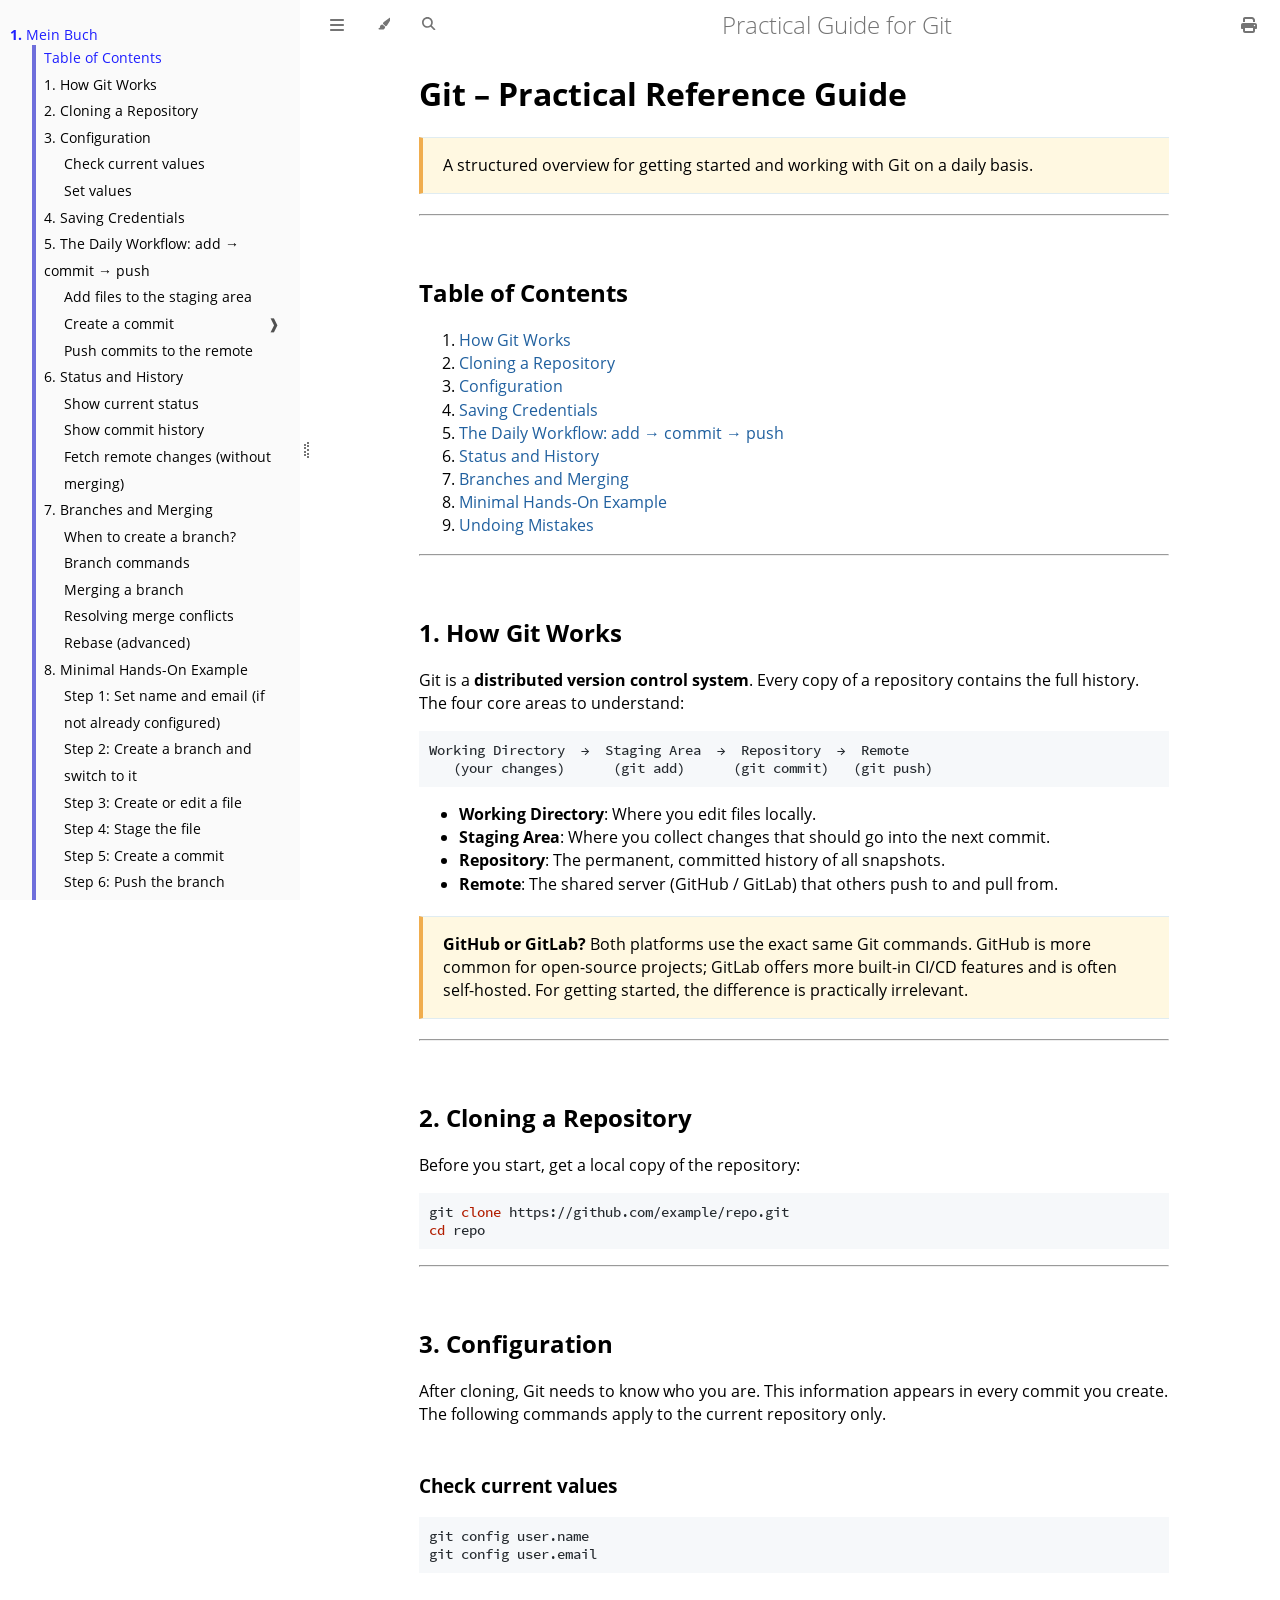
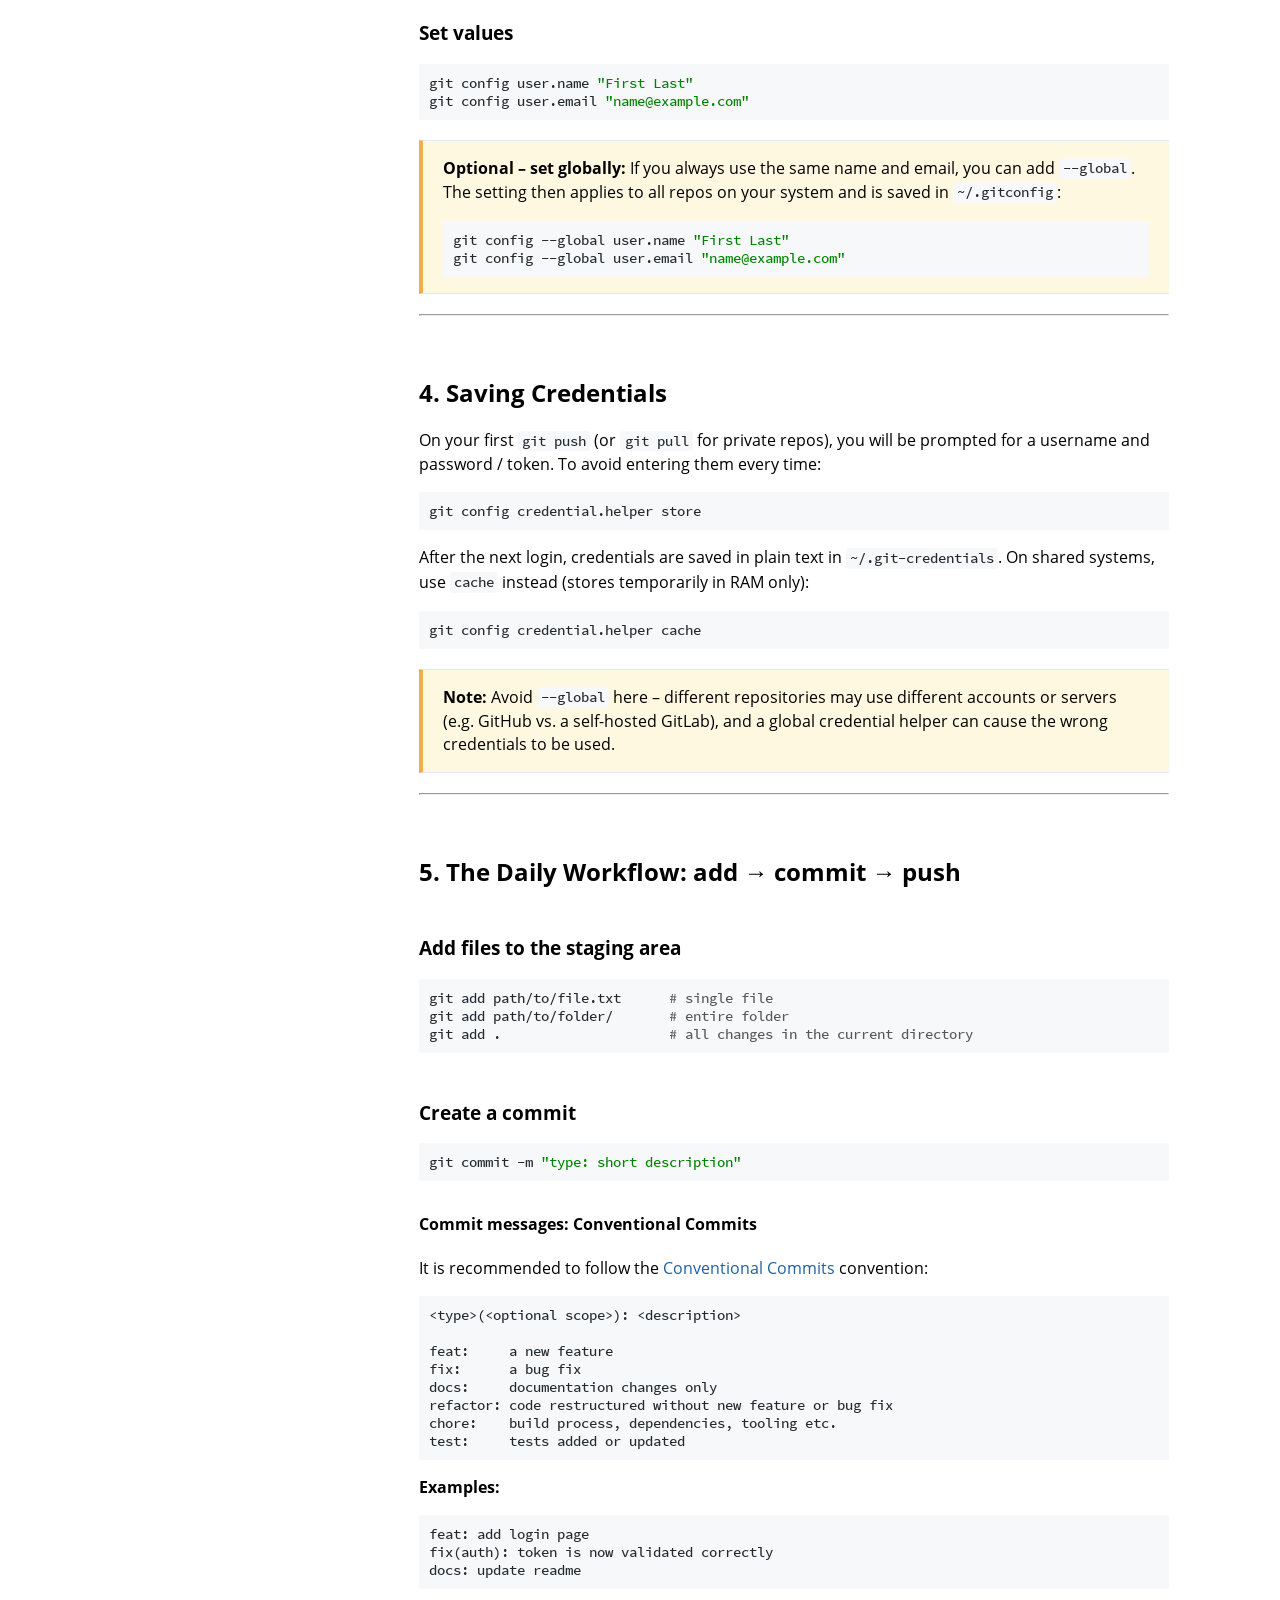
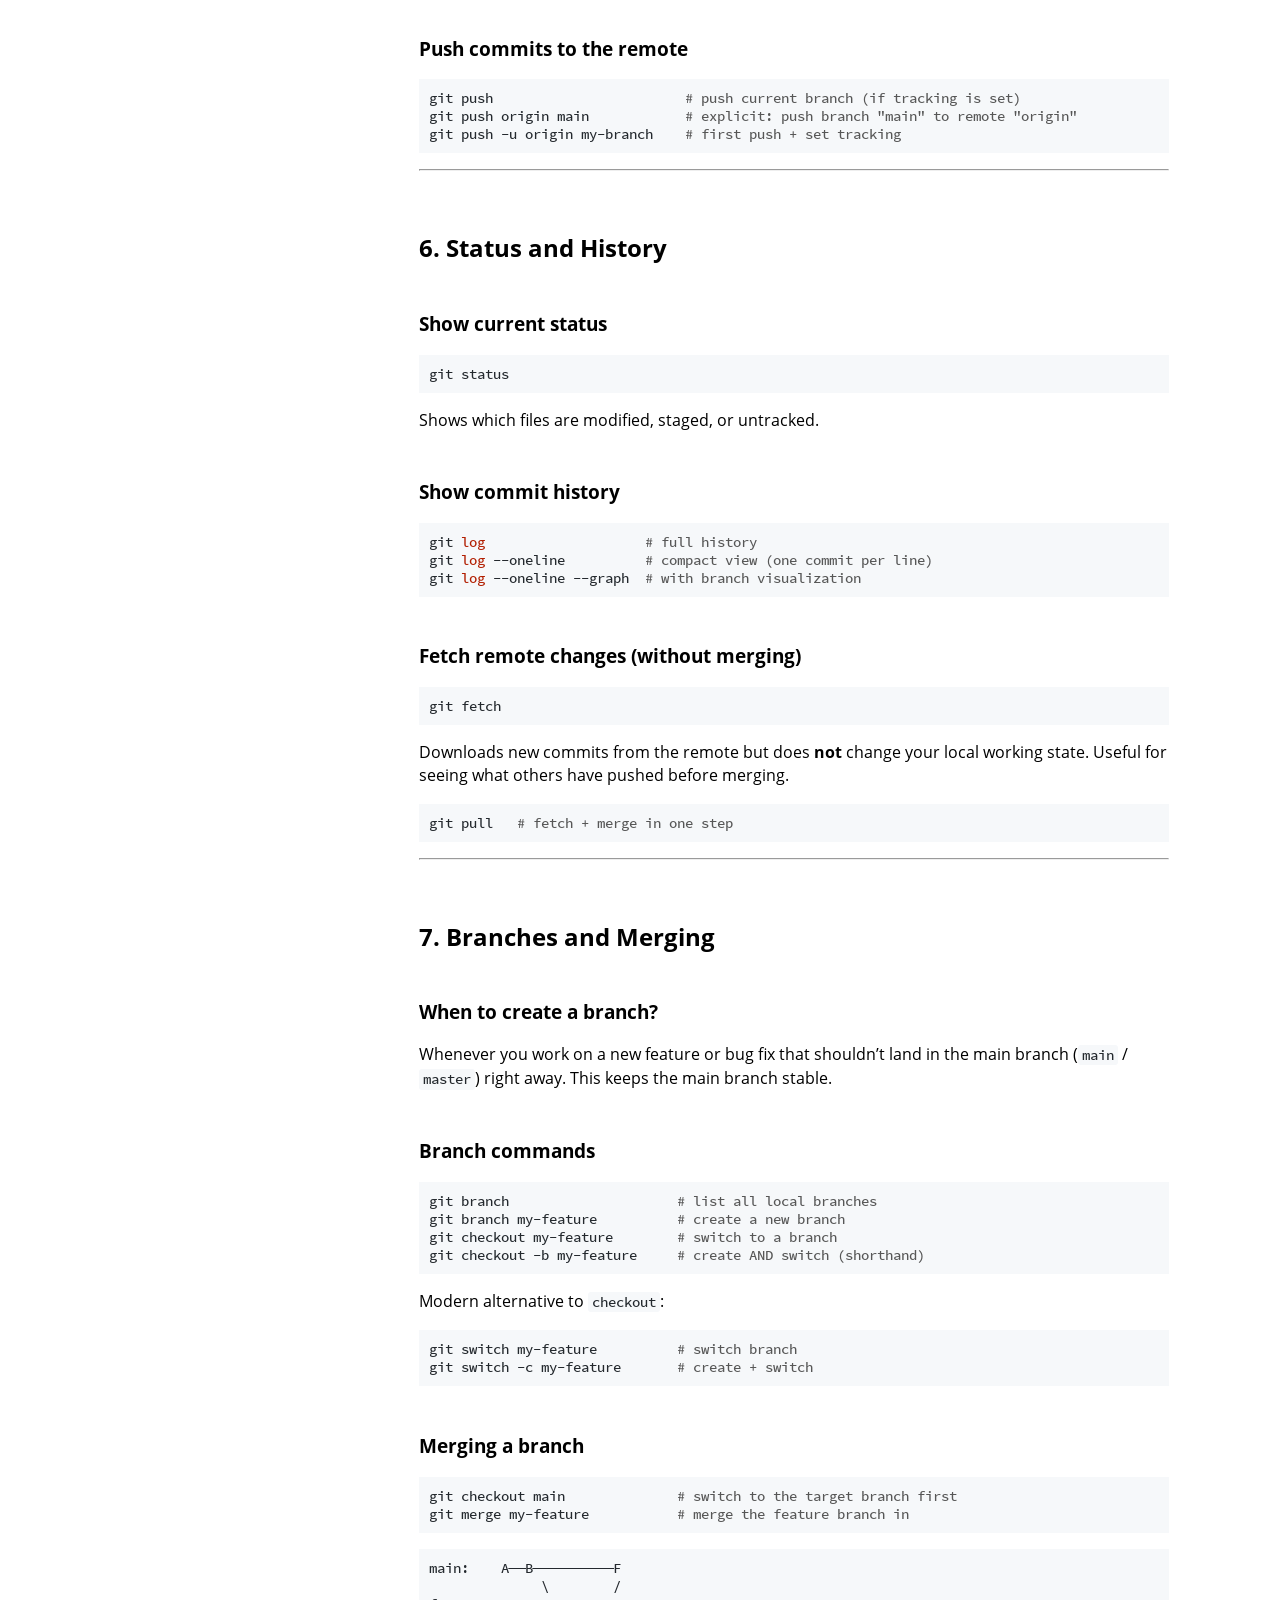
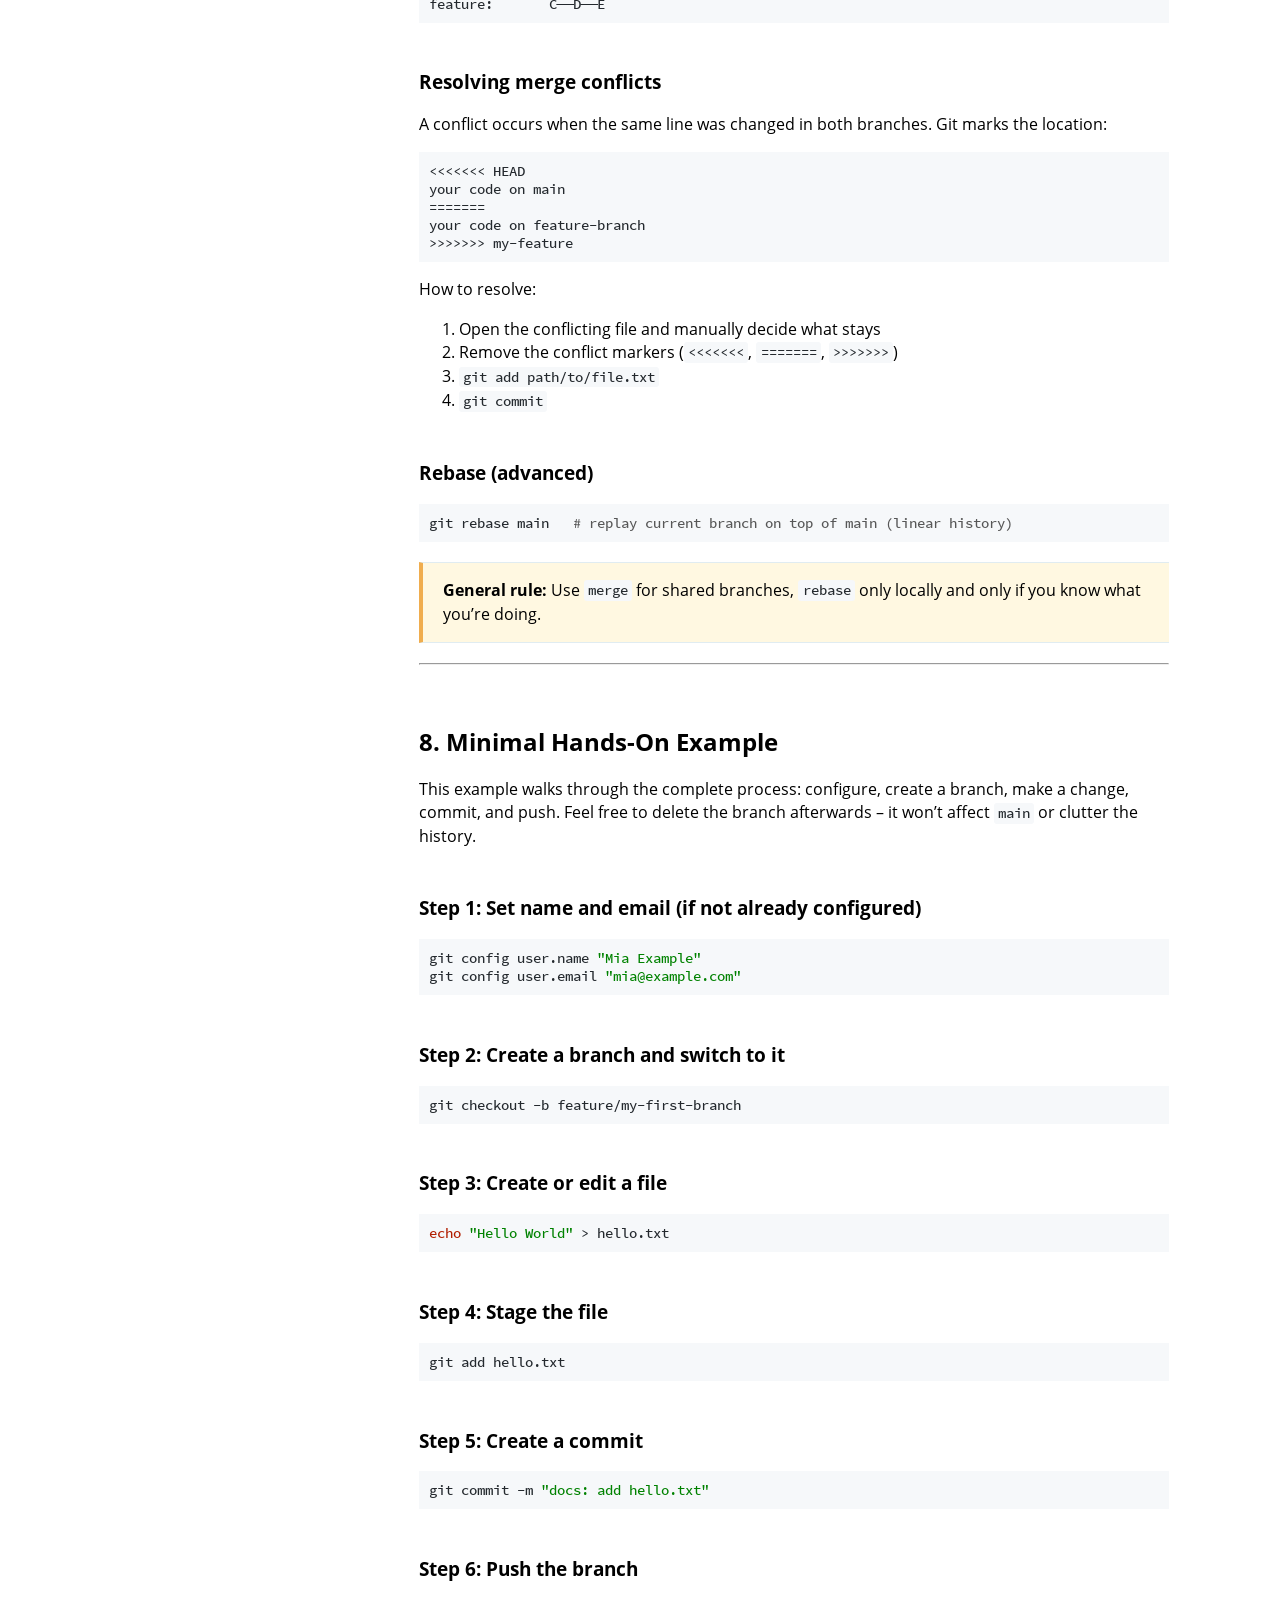
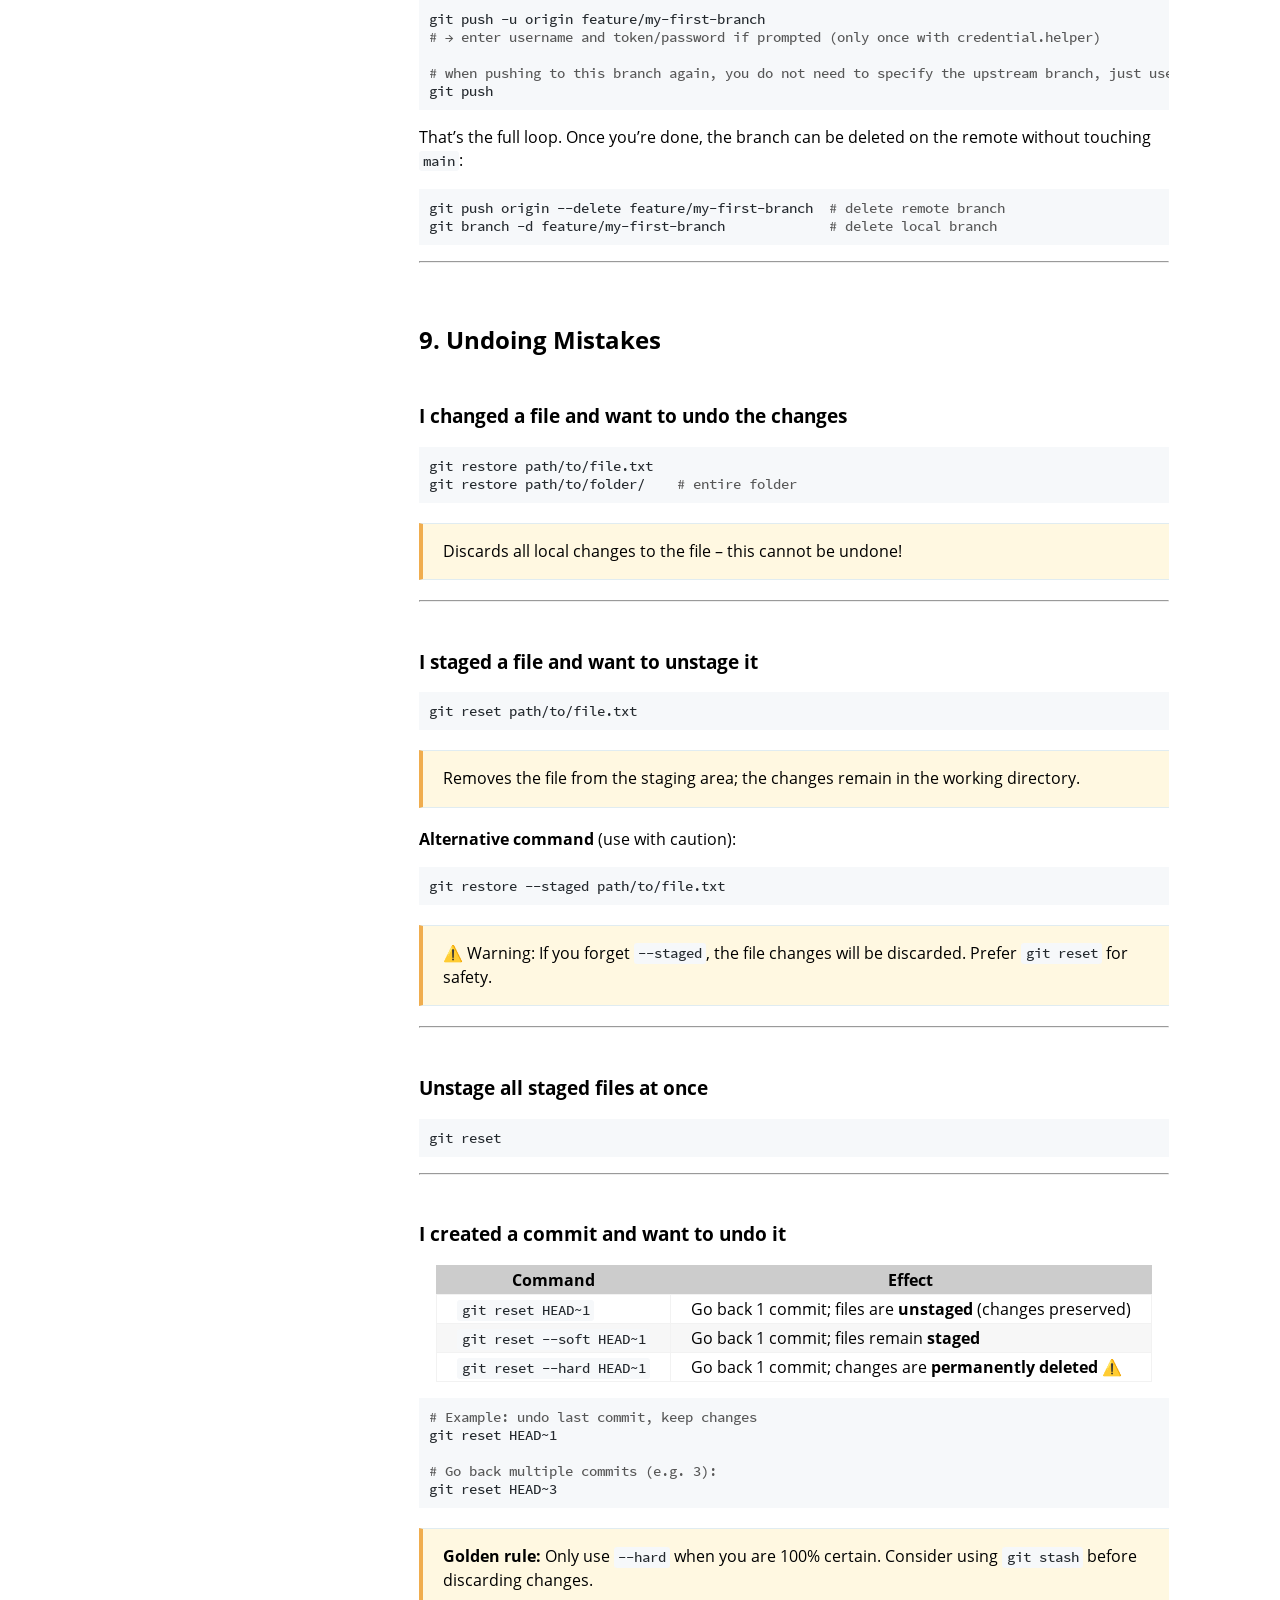
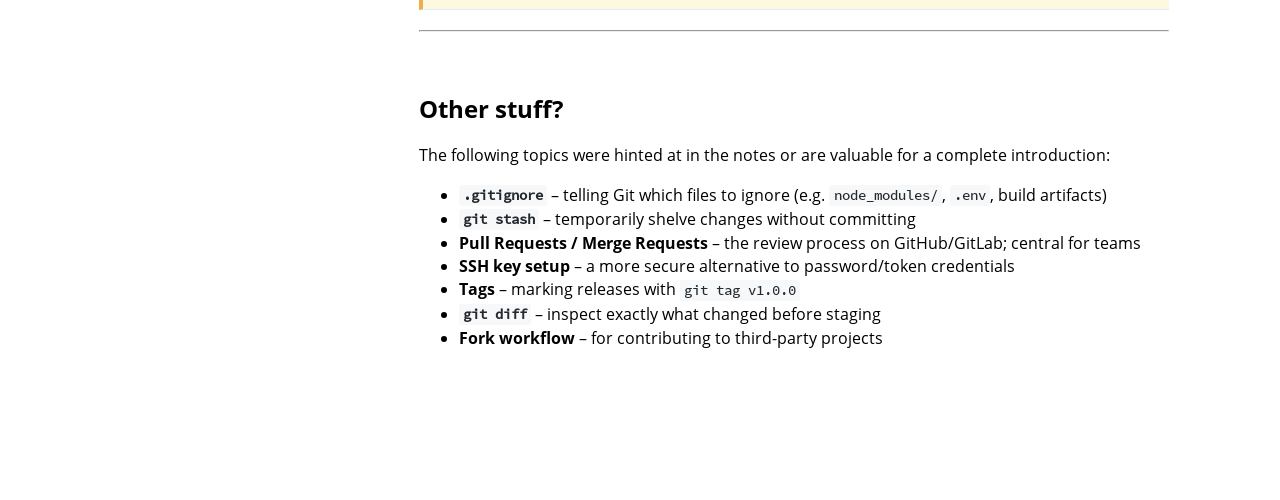
==== git-reference/book/index.html @ c21dcc67 "initial commit" ====
<!DOCTYPE HTML>
<html lang="en" class="light sidebar-visible" dir="ltr">
    <head>
        <!-- Book generated using mdBook -->
        <meta charset="UTF-8">
        <title>Mein Buch - Practical Guide for Git</title>


        <!-- Custom HTML head -->

        <meta name="description" content="">
        <meta name="viewport" content="width=device-width, initial-scale=1">
        <meta name="theme-color" content="#ffffff">

        <link rel="icon" href="favicon-de23e50b.svg">
        <link rel="shortcut icon" href="favicon-8114d1fc.png">
        <link rel="stylesheet" href="css/variables-8adf115d.css">
        <link rel="stylesheet" href="css/general-2459343d.css">
        <link rel="stylesheet" href="css/chrome-ae938929.css">
        <link rel="stylesheet" href="css/print-9e4910d8.css" media="print">

        <!-- Fonts -->
        <link rel="stylesheet" href="fonts/fonts-9644e21d.css">

        <!-- Highlight.js Stylesheets -->
        <link rel="stylesheet" id="mdbook-highlight-css" href="highlight-493f70e1.css">
        <link rel="stylesheet" id="mdbook-tomorrow-night-css" href="tomorrow-night-4c0ae647.css">
        <link rel="stylesheet" id="mdbook-ayu-highlight-css" href="ayu-highlight-3fdfc3ac.css">

        <!-- Custom theme stylesheets -->
        <link rel="stylesheet" href="src/custom-693425b3.css">


        <!-- Provide site root and default themes to javascript -->
        <script>
            const path_to_root = "";
            const default_light_theme = "light";
            const default_dark_theme = "navy";
            window.path_to_searchindex_js = "searchindex-5b8fedbf.js";
        </script>
        <!-- Start loading toc.js asap -->
        <script src="toc-c7a260e2.js"></script>
    </head>
    <body>
    <div id="mdbook-help-container">
        <div id="mdbook-help-popup">
            <h2 class="mdbook-help-title">Keyboard shortcuts</h2>
            <div>
                <p>Press <kbd>←</kbd> or <kbd>→</kbd> to navigate between chapters</p>
                <p>Press <kbd>S</kbd> or <kbd>/</kbd> to search in the book</p>
                <p>Press <kbd>?</kbd> to show this help</p>
                <p>Press <kbd>Esc</kbd> to hide this help</p>
            </div>
        </div>
    </div>
    <div id="mdbook-body-container">
        <!-- Work around some values being stored in localStorage wrapped in quotes -->
        <script>
            try {
                let theme = localStorage.getItem('mdbook-theme');
                let sidebar = localStorage.getItem('mdbook-sidebar');

                if (theme.startsWith('"') && theme.endsWith('"')) {
                    localStorage.setItem('mdbook-theme', theme.slice(1, theme.length - 1));
                }

                if (sidebar.startsWith('"') && sidebar.endsWith('"')) {
                    localStorage.setItem('mdbook-sidebar', sidebar.slice(1, sidebar.length - 1));
                }
            } catch (e) { }
        </script>

        <!-- Set the theme before any content is loaded, prevents flash -->
        <script>
            const default_theme = window.matchMedia("(prefers-color-scheme: dark)").matches ? default_dark_theme : default_light_theme;
            let theme;
            try { theme = localStorage.getItem('mdbook-theme'); } catch(e) { }
            if (theme === null || theme === undefined) { theme = default_theme; }
            const html = document.documentElement;
            html.classList.remove('light')
            html.classList.add(theme);
            html.classList.add("js");
        </script>

        <input type="checkbox" id="mdbook-sidebar-toggle-anchor" class="hidden">

        <!-- Hide / unhide sidebar before it is displayed -->
        <script>
            let sidebar = null;
            const sidebar_toggle = document.getElementById("mdbook-sidebar-toggle-anchor");
            if (document.body.clientWidth >= 1080) {
                try { sidebar = localStorage.getItem('mdbook-sidebar'); } catch(e) { }
                sidebar = sidebar || 'visible';
            } else {
                sidebar = 'hidden';
                sidebar_toggle.checked = false;
            }
            if (sidebar === 'visible') {
                sidebar_toggle.checked = true;
            } else {
                html.classList.remove('sidebar-visible');
            }
        </script>

        <nav id="mdbook-sidebar" class="sidebar" aria-label="Table of contents">
            <!-- populated by js -->
            <mdbook-sidebar-scrollbox class="sidebar-scrollbox"></mdbook-sidebar-scrollbox>
            <noscript>
                <iframe class="sidebar-iframe-outer" src="toc.html"></iframe>
            </noscript>
            <div id="mdbook-sidebar-resize-handle" class="sidebar-resize-handle">
                <div class="sidebar-resize-indicator"></div>
            </div>
        </nav>

        <div id="mdbook-page-wrapper" class="page-wrapper">

            <div class="page">
                <div id="mdbook-menu-bar-hover-placeholder"></div>
                <div id="mdbook-menu-bar" class="menu-bar sticky">
                    <div class="left-buttons">
                        <label id="mdbook-sidebar-toggle" class="icon-button" for="mdbook-sidebar-toggle-anchor" title="Toggle Table of Contents" aria-label="Toggle Table of Contents" aria-controls="mdbook-sidebar">
                            <span class=fa-svg><svg xmlns="http://www.w3.org/2000/svg" viewBox="0 0 448 512"><!--! Font Awesome Free 6.2.0 by @fontawesome - https://fontawesome.com License - https://fontawesome.com/license/free (Icons: CC BY 4.0, Fonts: SIL OFL 1.1, Code: MIT License) Copyright 2022 Fonticons, Inc. --><path d="M0 96C0 78.3 14.3 64 32 64H416c17.7 0 32 14.3 32 32s-14.3 32-32 32H32C14.3 128 0 113.7 0 96zM0 256c0-17.7 14.3-32 32-32H416c17.7 0 32 14.3 32 32s-14.3 32-32 32H32c-17.7 0-32-14.3-32-32zM448 416c0 17.7-14.3 32-32 32H32c-17.7 0-32-14.3-32-32s14.3-32 32-32H416c17.7 0 32 14.3 32 32z"/></svg></span>
                        </label>
                        <button id="mdbook-theme-toggle" class="icon-button" type="button" title="Change theme" aria-label="Change theme" aria-haspopup="true" aria-expanded="false" aria-controls="mdbook-theme-list">
                            <span class=fa-svg><svg xmlns="http://www.w3.org/2000/svg" viewBox="0 0 576 512"><!--! Font Awesome Free 6.2.0 by @fontawesome - https://fontawesome.com License - https://fontawesome.com/license/free (Icons: CC BY 4.0, Fonts: SIL OFL 1.1, Code: MIT License) Copyright 2022 Fonticons, Inc. --><path d="M371.3 367.1c27.3-3.9 51.9-19.4 67.2-42.9L600.2 74.1c12.6-19.5 9.4-45.3-7.6-61.2S549.7-4.4 531.1 9.6L294.4 187.2c-24 18-38.2 46.1-38.4 76.1L371.3 367.1zm-19.6 25.4l-116-104.4C175.9 290.3 128 339.6 128 400c0 3.9 .2 7.8 .6 11.6c1.8 17.5-10.2 36.4-27.8 36.4H96c-17.7 0-32 14.3-32 32s14.3 32 32 32H240c61.9 0 112-50.1 112-112c0-2.5-.1-5-.2-7.5z"/></svg></span>
                        </button>
                        <ul id="mdbook-theme-list" class="theme-popup" aria-label="Themes" role="menu">
                            <li role="none"><button role="menuitem" class="theme" id="mdbook-theme-default_theme">Auto</button></li>
                            <li role="none"><button role="menuitem" class="theme" id="mdbook-theme-light">Light</button></li>
                            <li role="none"><button role="menuitem" class="theme" id="mdbook-theme-rust">Rust</button></li>
                            <li role="none"><button role="menuitem" class="theme" id="mdbook-theme-coal">Coal</button></li>
                            <li role="none"><button role="menuitem" class="theme" id="mdbook-theme-navy">Navy</button></li>
                            <li role="none"><button role="menuitem" class="theme" id="mdbook-theme-ayu">Ayu</button></li>
                        </ul>
                        <button id="mdbook-search-toggle" class="icon-button" type="button" title="Search (`/`)" aria-label="Toggle Searchbar" aria-expanded="false" aria-keyshortcuts="/ s" aria-controls="mdbook-searchbar">
                            <span class=fa-svg><svg xmlns="http://www.w3.org/2000/svg" viewBox="0 0 512 512"><!--! Font Awesome Free 6.2.0 by @fontawesome - https://fontawesome.com License - https://fontawesome.com/license/free (Icons: CC BY 4.0, Fonts: SIL OFL 1.1, Code: MIT License) Copyright 2022 Fonticons, Inc. --><path d="M416 208c0 45.9-14.9 88.3-40 122.7L502.6 457.4c12.5 12.5 12.5 32.8 0 45.3s-32.8 12.5-45.3 0L330.7 376c-34.4 25.2-76.8 40-122.7 40C93.1 416 0 322.9 0 208S93.1 0 208 0S416 93.1 416 208zM208 352c79.5 0 144-64.5 144-144s-64.5-144-144-144S64 128.5 64 208s64.5 144 144 144z"/></svg></span>
                        </button>
                    </div>

                    <h1 class="menu-title">Practical Guide for Git</h1>

                    <div class="right-buttons">
                        <a href="print.html" title="Print this book" aria-label="Print this book">
                            <span class=fa-svg id="print-button"><svg xmlns="http://www.w3.org/2000/svg" viewBox="0 0 512 512"><!--! Font Awesome Free 6.2.0 by @fontawesome - https://fontawesome.com License - https://fontawesome.com/license/free (Icons: CC BY 4.0, Fonts: SIL OFL 1.1, Code: MIT License) Copyright 2022 Fonticons, Inc. --><path d="M128 0C92.7 0 64 28.7 64 64v96h64V64H354.7L384 93.3V160h64V93.3c0-17-6.7-33.3-18.7-45.3L400 18.7C388 6.7 371.7 0 354.7 0H128zM384 352v32 64H128V384 368 352H384zm64 32h32c17.7 0 32-14.3 32-32V256c0-35.3-28.7-64-64-64H64c-35.3 0-64 28.7-64 64v96c0 17.7 14.3 32 32 32H64v64c0 35.3 28.7 64 64 64H384c35.3 0 64-28.7 64-64V384zm-16-88c-13.3 0-24-10.7-24-24s10.7-24 24-24s24 10.7 24 24s-10.7 24-24 24z"/></svg></span>
                        </a>

                    </div>
                </div>

                <div id="mdbook-search-wrapper" class="hidden">
                    <form id="mdbook-searchbar-outer" class="searchbar-outer">
                        <div class="search-wrapper">
                            <input type="search" id="mdbook-searchbar" name="searchbar" placeholder="Search this book ..." aria-controls="mdbook-searchresults-outer" aria-describedby="searchresults-header">
                            <div class="spinner-wrapper">
                                <span class=fa-svg id="fa-spin"><svg xmlns="http://www.w3.org/2000/svg" viewBox="0 0 512 512"><!--! Font Awesome Free 6.2.0 by @fontawesome - https://fontawesome.com License - https://fontawesome.com/license/free (Icons: CC BY 4.0, Fonts: SIL OFL 1.1, Code: MIT License) Copyright 2022 Fonticons, Inc. --><path d="M304 48c0-26.5-21.5-48-48-48s-48 21.5-48 48s21.5 48 48 48s48-21.5 48-48zm0 416c0-26.5-21.5-48-48-48s-48 21.5-48 48s21.5 48 48 48s48-21.5 48-48zM48 304c26.5 0 48-21.5 48-48s-21.5-48-48-48s-48 21.5-48 48s21.5 48 48 48zm464-48c0-26.5-21.5-48-48-48s-48 21.5-48 48s21.5 48 48 48s48-21.5 48-48zM142.9 437c18.7-18.7 18.7-49.1 0-67.9s-49.1-18.7-67.9 0s-18.7 49.1 0 67.9s49.1 18.7 67.9 0zm0-294.2c18.7-18.7 18.7-49.1 0-67.9S93.7 56.2 75 75s-18.7 49.1 0 67.9s49.1 18.7 67.9 0zM369.1 437c18.7 18.7 49.1 18.7 67.9 0s18.7-49.1 0-67.9s-49.1-18.7-67.9 0s-18.7 49.1 0 67.9z"/></svg></span>
                            </div>
                        </div>
                    </form>
                    <div id="mdbook-searchresults-outer" class="searchresults-outer hidden">
                        <div id="mdbook-searchresults-header" class="searchresults-header"></div>
                        <ul id="mdbook-searchresults">
                        </ul>
                    </div>
                </div>

                <!-- Apply ARIA attributes after the sidebar and the sidebar toggle button are added to the DOM -->
                <script>
                    document.getElementById('mdbook-sidebar-toggle').setAttribute('aria-expanded', sidebar === 'visible');
                    document.getElementById('mdbook-sidebar').setAttribute('aria-hidden', sidebar !== 'visible');
                    Array.from(document.querySelectorAll('#mdbook-sidebar a')).forEach(function(link) {
                        link.setAttribute('tabIndex', sidebar === 'visible' ? 0 : -1);
                    });
                </script>

                <div id="mdbook-content" class="content">
                    <main>
                        <h1 id="git--practical-reference-guide"><a class="header" href="#git--practical-reference-guide">Git – Practical Reference Guide</a></h1>
<blockquote>
<p>A structured overview for getting started and working with Git on a daily basis.</p>
</blockquote>
<hr>
<h2 id="table-of-contents"><a class="header" href="#table-of-contents">Table of Contents</a></h2>
<ol>
<li><a href="#1-how-git-works">How Git Works</a></li>
<li><a href="#2-cloning-a-repository">Cloning a Repository</a></li>
<li><a href="#3-configuration">Configuration</a></li>
<li><a href="#4-saving-credentials">Saving Credentials</a></li>
<li><a href="#5-the-daily-workflow-add--commit--push">The Daily Workflow: add → commit → push</a></li>
<li><a href="#6-status-and-history">Status and History</a></li>
<li><a href="#7-branches-and-merging">Branches and Merging</a></li>
<li><a href="#8-minimal-hands-on-example">Minimal Hands-On Example</a></li>
<li><a href="#9-undoing-mistakes">Undoing Mistakes</a></li>
</ol>
<hr>
<h2 id="1-how-git-works"><a class="header" href="#1-how-git-works">1. How Git Works</a></h2>
<p>Git is a <strong>distributed version control system</strong>. Every copy of a repository contains the full history. The four core areas to understand:</p>
<pre><code>Working Directory  →  Staging Area  →  Repository  →  Remote
   (your changes)      (git add)      (git commit)   (git push)
</code></pre>
<ul>
<li><strong>Working Directory</strong>: Where you edit files locally.</li>
<li><strong>Staging Area</strong>: Where you collect changes that should go into the next commit.</li>
<li><strong>Repository</strong>: The permanent, committed history of all snapshots.</li>
<li><strong>Remote</strong>: The shared server (GitHub / GitLab) that others push to and pull from.</li>
</ul>
<blockquote>
<p><strong>GitHub or GitLab?</strong> Both platforms use the exact same Git commands. GitHub is more common for open-source projects; GitLab offers more built-in CI/CD features and is often self-hosted. For getting started, the difference is practically irrelevant.</p>
</blockquote>
<hr>
<h2 id="2-cloning-a-repository"><a class="header" href="#2-cloning-a-repository">2. Cloning a Repository</a></h2>
<p>Before you start, get a local copy of the repository:</p>
<pre><code class="language-bash">git clone https://github.com/example/repo.git
cd repo
</code></pre>
<hr>
<h2 id="3-configuration"><a class="header" href="#3-configuration">3. Configuration</a></h2>
<p>After cloning, Git needs to know who you are. This information appears in every commit you create. The following commands apply to the current repository only.</p>
<h3 id="check-current-values"><a class="header" href="#check-current-values">Check current values</a></h3>
<pre><code class="language-bash">git config user.name
git config user.email
</code></pre>
<h3 id="set-values"><a class="header" href="#set-values">Set values</a></h3>
<pre><code class="language-bash">git config user.name "First Last"
git config user.email "name@example.com"
</code></pre>
<blockquote>
<p><strong>Optional – set globally:</strong> If you always use the same name and email, you can add <code>--global</code>. The setting then applies to all repos on your system and is saved in <code>~/.gitconfig</code>:</p>
<pre><code class="language-bash">git config --global user.name "First Last"
git config --global user.email "name@example.com"
</code></pre>
</blockquote>
<hr>
<h2 id="4-saving-credentials"><a class="header" href="#4-saving-credentials">4. Saving Credentials</a></h2>
<p>On your first <code>git push</code> (or <code>git pull</code> for private repos), you will be prompted for a username and password / token. To avoid entering them every time:</p>
<pre><code class="language-bash">git config credential.helper store
</code></pre>
<p>After the next login, credentials are saved in plain text in <code>~/.git-credentials</code>. On shared systems, use <code>cache</code> instead (stores temporarily in RAM only):</p>
<pre><code class="language-bash">git config credential.helper cache
</code></pre>
<blockquote>
<p><strong>Note:</strong> Avoid <code>--global</code> here – different repositories may use different accounts or servers (e.g. GitHub vs. a self-hosted GitLab), and a global credential helper can cause the wrong credentials to be used.</p>
</blockquote>
<hr>
<h2 id="5-the-daily-workflow-add--commit--push"><a class="header" href="#5-the-daily-workflow-add--commit--push">5. The Daily Workflow: add → commit → push</a></h2>
<h3 id="add-files-to-the-staging-area"><a class="header" href="#add-files-to-the-staging-area">Add files to the staging area</a></h3>
<pre><code class="language-bash">git add path/to/file.txt      # single file
git add path/to/folder/       # entire folder
git add .                     # all changes in the current directory
</code></pre>
<h3 id="create-a-commit"><a class="header" href="#create-a-commit">Create a commit</a></h3>
<pre><code class="language-bash">git commit -m "type: short description"
</code></pre>
<h4 id="commit-messages-conventional-commits"><a class="header" href="#commit-messages-conventional-commits">Commit messages: Conventional Commits</a></h4>
<p>It is recommended to follow the <a href="https://www.conventionalcommits.org/en/v1.0.0/">Conventional Commits</a> convention:</p>
<pre><code>&lt;type&gt;(&lt;optional scope&gt;): &lt;description&gt;

feat:     a new feature
fix:      a bug fix
docs:     documentation changes only
refactor: code restructured without new feature or bug fix
chore:    build process, dependencies, tooling etc.
test:     tests added or updated
</code></pre>
<p><strong>Examples:</strong></p>
<pre><code>feat: add login page
fix(auth): token is now validated correctly
docs: update readme
</code></pre>
<h3 id="push-commits-to-the-remote"><a class="header" href="#push-commits-to-the-remote">Push commits to the remote</a></h3>
<pre><code class="language-bash">git push                        # push current branch (if tracking is set)
git push origin main            # explicit: push branch "main" to remote "origin"
git push -u origin my-branch    # first push + set tracking
</code></pre>
<hr>
<h2 id="6-status-and-history"><a class="header" href="#6-status-and-history">6. Status and History</a></h2>
<h3 id="show-current-status"><a class="header" href="#show-current-status">Show current status</a></h3>
<pre><code class="language-bash">git status
</code></pre>
<p>Shows which files are modified, staged, or untracked.</p>
<h3 id="show-commit-history"><a class="header" href="#show-commit-history">Show commit history</a></h3>
<pre><code class="language-bash">git log                    # full history
git log --oneline          # compact view (one commit per line)
git log --oneline --graph  # with branch visualization
</code></pre>
<h3 id="fetch-remote-changes-without-merging"><a class="header" href="#fetch-remote-changes-without-merging">Fetch remote changes (without merging)</a></h3>
<pre><code class="language-bash">git fetch
</code></pre>
<p>Downloads new commits from the remote but does <strong>not</strong> change your local working state. Useful for seeing what others have pushed before merging.</p>
<pre><code class="language-bash">git pull   # fetch + merge in one step
</code></pre>
<hr>
<h2 id="7-branches-and-merging"><a class="header" href="#7-branches-and-merging">7. Branches and Merging</a></h2>
<h3 id="when-to-create-a-branch"><a class="header" href="#when-to-create-a-branch">When to create a branch?</a></h3>
<p>Whenever you work on a new feature or bug fix that shouldn’t land in the main branch (<code>main</code> / <code>master</code>) right away. This keeps the main branch stable.</p>
<h3 id="branch-commands"><a class="header" href="#branch-commands">Branch commands</a></h3>
<pre><code class="language-bash">git branch                     # list all local branches
git branch my-feature          # create a new branch
git checkout my-feature        # switch to a branch
git checkout -b my-feature     # create AND switch (shorthand)
</code></pre>
<p>Modern alternative to <code>checkout</code>:</p>
<pre><code class="language-bash">git switch my-feature          # switch branch
git switch -c my-feature       # create + switch
</code></pre>
<h3 id="merging-a-branch"><a class="header" href="#merging-a-branch">Merging a branch</a></h3>
<pre><code class="language-bash">git checkout main              # switch to the target branch first
git merge my-feature           # merge the feature branch in
</code></pre>
<pre><code>main:    A──B──────────F
              \        /
feature:       C──D──E
</code></pre>
<h3 id="resolving-merge-conflicts"><a class="header" href="#resolving-merge-conflicts">Resolving merge conflicts</a></h3>
<p>A conflict occurs when the same line was changed in both branches. Git marks the location:</p>
<pre><code>&lt;&lt;&lt;&lt;&lt;&lt;&lt; HEAD
your code on main
=======
your code on feature-branch
&gt;&gt;&gt;&gt;&gt;&gt;&gt; my-feature
</code></pre>
<p>How to resolve:</p>
<ol>
<li>Open the conflicting file and manually decide what stays</li>
<li>Remove the conflict markers (<code>&lt;&lt;&lt;&lt;&lt;&lt;&lt;</code>, <code>=======</code>, <code>&gt;&gt;&gt;&gt;&gt;&gt;&gt;</code>)</li>
<li><code>git add path/to/file.txt</code></li>
<li><code>git commit</code></li>
</ol>
<h3 id="rebase-advanced"><a class="header" href="#rebase-advanced">Rebase (advanced)</a></h3>
<pre><code class="language-bash">git rebase main   # replay current branch on top of main (linear history)
</code></pre>
<blockquote>
<p><strong>General rule:</strong> Use <code>merge</code> for shared branches, <code>rebase</code> only locally and only if you know what you’re doing.</p>
</blockquote>
<hr>
<h2 id="8-minimal-hands-on-example"><a class="header" href="#8-minimal-hands-on-example">8. Minimal Hands-On Example</a></h2>
<p>This example walks through the complete process: configure, create a branch, make a change, commit, and push. Feel free to delete the branch afterwards – it won’t affect <code>main</code> or clutter the history.</p>
<h3 id="step-1-set-name-and-email-if-not-already-configured"><a class="header" href="#step-1-set-name-and-email-if-not-already-configured">Step 1: Set name and email (if not already configured)</a></h3>
<pre><code class="language-bash">git config user.name "Mia Example"
git config user.email "mia@example.com"
</code></pre>
<h3 id="step-2-create-a-branch-and-switch-to-it"><a class="header" href="#step-2-create-a-branch-and-switch-to-it">Step 2: Create a branch and switch to it</a></h3>
<pre><code class="language-bash">git checkout -b feature/my-first-branch
</code></pre>
<h3 id="step-3-create-or-edit-a-file"><a class="header" href="#step-3-create-or-edit-a-file">Step 3: Create or edit a file</a></h3>
<pre><code class="language-bash">echo "Hello World" &gt; hello.txt
</code></pre>
<h3 id="step-4-stage-the-file"><a class="header" href="#step-4-stage-the-file">Step 4: Stage the file</a></h3>
<pre><code class="language-bash">git add hello.txt
</code></pre>
<h3 id="step-5-create-a-commit"><a class="header" href="#step-5-create-a-commit">Step 5: Create a commit</a></h3>
<pre><code class="language-bash">git commit -m "docs: add hello.txt"
</code></pre>
<h3 id="step-6-push-the-branch"><a class="header" href="#step-6-push-the-branch">Step 6: Push the branch</a></h3>
<pre><code class="language-bash">git push -u origin feature/my-first-branch
# → enter username and token/password if prompted (only once with credential.helper)

# when pushing to this branch again, you do not need to specify the upstream branch, just use:
git push
</code></pre>
<p>That’s the full loop. Once you’re done, the branch can be deleted on the remote without touching <code>main</code>:</p>
<pre><code class="language-bash">git push origin --delete feature/my-first-branch  # delete remote branch
git branch -d feature/my-first-branch             # delete local branch
</code></pre>
<hr>
<h2 id="9-undoing-mistakes"><a class="header" href="#9-undoing-mistakes">9. Undoing Mistakes</a></h2>
<h3 id="i-changed-a-file-and-want-to-undo-the-changes"><a class="header" href="#i-changed-a-file-and-want-to-undo-the-changes">I changed a file and want to undo the changes</a></h3>
<pre><code class="language-bash">git restore path/to/file.txt
git restore path/to/folder/    # entire folder
</code></pre>
<blockquote>
<p>Discards all local changes to the file – this cannot be undone!</p>
</blockquote>
<hr>
<h3 id="i-staged-a-file-and-want-to-unstage-it"><a class="header" href="#i-staged-a-file-and-want-to-unstage-it">I staged a file and want to unstage it</a></h3>
<pre><code class="language-bash">git reset path/to/file.txt
</code></pre>
<blockquote>
<p>Removes the file from the staging area; the changes remain in the working directory.</p>
</blockquote>
<p><strong>Alternative command</strong> (use with caution):</p>
<pre><code class="language-bash">git restore --staged path/to/file.txt
</code></pre>
<blockquote>
<p>⚠️ Warning: If you forget <code>--staged</code>, the file changes will be discarded. Prefer <code>git reset</code> for safety.</p>
</blockquote>
<hr>
<h3 id="unstage-all-staged-files-at-once"><a class="header" href="#unstage-all-staged-files-at-once">Unstage all staged files at once</a></h3>
<pre><code class="language-bash">git reset
</code></pre>
<hr>
<h3 id="i-created-a-commit-and-want-to-undo-it"><a class="header" href="#i-created-a-commit-and-want-to-undo-it">I created a commit and want to undo it</a></h3>
<div class="table-wrapper">
<table>
<thead>
<tr><th>Command</th><th>Effect</th></tr>
</thead>
<tbody>
<tr><td><code>git reset HEAD~1</code></td><td>Go back 1 commit; files are <strong>unstaged</strong> (changes preserved)</td></tr>
<tr><td><code>git reset --soft HEAD~1</code></td><td>Go back 1 commit; files remain <strong>staged</strong></td></tr>
<tr><td><code>git reset --hard HEAD~1</code></td><td>Go back 1 commit; changes are <strong>permanently deleted</strong> ⚠️</td></tr>
</tbody>
</table>
</div>
<pre><code class="language-bash"># Example: undo last commit, keep changes
git reset HEAD~1

# Go back multiple commits (e.g. 3):
git reset HEAD~3
</code></pre>
<blockquote>
<p><strong>Golden rule:</strong> Only use <code>--hard</code> when you are 100% certain. Consider using <code>git stash</code> before discarding changes.</p>
</blockquote>
<hr>
<h2 id="other-stuff"><a class="header" href="#other-stuff">Other stuff?</a></h2>
<p>The following topics were hinted at in the notes or are valuable for a complete introduction:</p>
<ul>
<li><strong><code>.gitignore</code></strong> – telling Git which files to ignore (e.g. <code>node_modules/</code>, <code>.env</code>, build artifacts)</li>
<li><strong><code>git stash</code></strong> – temporarily shelve changes without committing</li>
<li><strong>Pull Requests / Merge Requests</strong> – the review process on GitHub/GitLab; central for teams</li>
<li><strong>SSH key setup</strong> – a more secure alternative to password/token credentials</li>
<li><strong>Tags</strong> – marking releases with <code>git tag v1.0.0</code></li>
<li><strong><code>git diff</code></strong> – inspect exactly what changed before staging</li>
<li><strong>Fork workflow</strong> – for contributing to third-party projects</li>
</ul>

                    </main>

                    <nav class="nav-wrapper" aria-label="Page navigation">
                        <!-- Mobile navigation buttons -->


                        <div style="clear: both"></div>
                    </nav>
                </div>
            </div>

            <nav class="nav-wide-wrapper" aria-label="Page navigation">

            </nav>

        </div>

        <template id=fa-eye><span class=fa-svg><svg xmlns="http://www.w3.org/2000/svg" viewBox="0 0 576 512"><!--! Font Awesome Free 6.2.0 by @fontawesome - https://fontawesome.com License - https://fontawesome.com/license/free (Icons: CC BY 4.0, Fonts: SIL OFL 1.1, Code: MIT License) Copyright 2022 Fonticons, Inc. --><path d="M288 32c-80.8 0-145.5 36.8-192.6 80.6C48.6 156 17.3 208 2.5 243.7c-3.3 7.9-3.3 16.7 0 24.6C17.3 304 48.6 356 95.4 399.4C142.5 443.2 207.2 480 288 480s145.5-36.8 192.6-80.6c46.8-43.5 78.1-95.4 93-131.1c3.3-7.9 3.3-16.7 0-24.6c-14.9-35.7-46.2-87.7-93-131.1C433.5 68.8 368.8 32 288 32zM432 256c0 79.5-64.5 144-144 144s-144-64.5-144-144s64.5-144 144-144s144 64.5 144 144zM288 192c0 35.3-28.7 64-64 64c-11.5 0-22.3-3-31.6-8.4c-.2 2.8-.4 5.5-.4 8.4c0 53 43 96 96 96s96-43 96-96s-43-96-96-96c-2.8 0-5.6 .1-8.4 .4c5.3 9.3 8.4 20.1 8.4 31.6z"/></svg></span></template>
        <template id=fa-eye-slash><span class=fa-svg><svg xmlns="http://www.w3.org/2000/svg" viewBox="0 0 640 512"><!--! Font Awesome Free 6.2.0 by @fontawesome - https://fontawesome.com License - https://fontawesome.com/license/free (Icons: CC BY 4.0, Fonts: SIL OFL 1.1, Code: MIT License) Copyright 2022 Fonticons, Inc. --><path d="M38.8 5.1C28.4-3.1 13.3-1.2 5.1 9.2S-1.2 34.7 9.2 42.9l592 464c10.4 8.2 25.5 6.3 33.7-4.1s6.3-25.5-4.1-33.7L525.6 386.7c39.6-40.6 66.4-86.1 79.9-118.4c3.3-7.9 3.3-16.7 0-24.6c-14.9-35.7-46.2-87.7-93-131.1C465.5 68.8 400.8 32 320 32c-68.2 0-125 26.3-169.3 60.8L38.8 5.1zM223.1 149.5C248.6 126.2 282.7 112 320 112c79.5 0 144 64.5 144 144c0 24.9-6.3 48.3-17.4 68.7L408 294.5c5.2-11.8 8-24.8 8-38.5c0-53-43-96-96-96c-2.8 0-5.6 .1-8.4 .4c5.3 9.3 8.4 20.1 8.4 31.6c0 10.2-2.4 19.8-6.6 28.3l-90.3-70.8zm223.1 298L373 389.9c-16.4 6.5-34.3 10.1-53 10.1c-79.5 0-144-64.5-144-144c0-6.9 .5-13.6 1.4-20.2L83.1 161.5C60.3 191.2 44 220.8 34.5 243.7c-3.3 7.9-3.3 16.7 0 24.6c14.9 35.7 46.2 87.7 93 131.1C174.5 443.2 239.2 480 320 480c47.8 0 89.9-12.9 126.2-32.5z"/></svg></span></template>
        <template id=fa-copy><span class=fa-svg><svg xmlns="http://www.w3.org/2000/svg" viewBox="0 0 512 512"><!--! Font Awesome Free 6.2.0 by @fontawesome - https://fontawesome.com License - https://fontawesome.com/license/free (Icons: CC BY 4.0, Fonts: SIL OFL 1.1, Code: MIT License) Copyright 2022 Fonticons, Inc. --><path d="M502.6 70.63l-61.25-61.25C435.4 3.371 427.2 0 418.7 0H255.1c-35.35 0-64 28.66-64 64l.0195 256C192 355.4 220.7 384 256 384h192c35.2 0 64-28.8 64-64V93.25C512 84.77 508.6 76.63 502.6 70.63zM464 320c0 8.836-7.164 16-16 16H255.1c-8.838 0-16-7.164-16-16L239.1 64.13c0-8.836 7.164-16 16-16h128L384 96c0 17.67 14.33 32 32 32h47.1V320zM272 448c0 8.836-7.164 16-16 16H63.1c-8.838 0-16-7.164-16-16L47.98 192.1c0-8.836 7.164-16 16-16H160V128H63.99c-35.35 0-64 28.65-64 64l.0098 256C.002 483.3 28.66 512 64 512h192c35.2 0 64-28.8 64-64v-32h-47.1L272 448z"/></svg></span></template>
        <template id=fa-play><span class=fa-svg><svg xmlns="http://www.w3.org/2000/svg" viewBox="0 0 384 512"><!--! Font Awesome Free 6.2.0 by @fontawesome - https://fontawesome.com License - https://fontawesome.com/license/free (Icons: CC BY 4.0, Fonts: SIL OFL 1.1, Code: MIT License) Copyright 2022 Fonticons, Inc. --><path d="M73 39c-14.8-9.1-33.4-9.4-48.5-.9S0 62.6 0 80V432c0 17.4 9.4 33.4 24.5 41.9s33.7 8.1 48.5-.9L361 297c14.3-8.7 23-24.2 23-41s-8.7-32.2-23-41L73 39z"/></svg></span></template>
        <template id=fa-clock-rotate-left><span class=fa-svg><svg xmlns="http://www.w3.org/2000/svg" viewBox="0 0 512 512"><!--! Font Awesome Free 6.2.0 by @fontawesome - https://fontawesome.com License - https://fontawesome.com/license/free (Icons: CC BY 4.0, Fonts: SIL OFL 1.1, Code: MIT License) Copyright 2022 Fonticons, Inc. --><path d="M75 75L41 41C25.9 25.9 0 36.6 0 57.9V168c0 13.3 10.7 24 24 24H134.1c21.4 0 32.1-25.9 17-41l-30.8-30.8C155 85.5 203 64 256 64c106 0 192 86 192 192s-86 192-192 192c-40.8 0-78.6-12.7-109.7-34.4c-14.5-10.1-34.4-6.6-44.6 7.9s-6.6 34.4 7.9 44.6C151.2 495 201.7 512 256 512c141.4 0 256-114.6 256-256S397.4 0 256 0C185.3 0 121.3 28.7 75 75zm181 53c-13.3 0-24 10.7-24 24V256c0 6.4 2.5 12.5 7 17l72 72c9.4 9.4 24.6 9.4 33.9 0s9.4-24.6 0-33.9l-65-65V152c0-13.3-10.7-24-24-24z"/></svg></span></template>

        <!-- Livereload script (if served using the cli tool) -->
        <script>
            const wsProtocol = location.protocol === 'https:' ? 'wss:' : 'ws:';
            const wsAddress = wsProtocol + "//" + location.host + "/" + "__livereload";
            const socket = new WebSocket(wsAddress);
            socket.onmessage = function (event) {
                if (event.data === "reload") {
                    socket.close();
                    location.reload();
                }
            };

            window.onbeforeunload = function() {
                socket.close();
            }
        </script>


        <script>
            window.playground_copyable = true;
        </script>


        <script src="elasticlunr-ef4e11c1.min.js"></script>
        <script src="mark-09e88c2c.min.js"></script>
        <script src="searcher-c2a407aa.js"></script>

        <script src="clipboard-1626706a.min.js"></script>
        <script src="highlight-abc7f01d.js"></script>
        <script src="book-a0b12cfe.js"></script>

        <!-- Custom JS scripts -->



    </div>
    </body>
</html>
---- git-reference/book/css/variables-8adf115d.css ----
/* Globals */

:root {
    --sidebar-target-width: 300px;
    --sidebar-width: min(var(--sidebar-target-width), 80vw);
    --sidebar-resize-indicator-width: 8px;
    --sidebar-resize-indicator-space: 2px;
    --page-padding: 15px;
    --content-max-width: 750px;
    --menu-bar-height: 50px;
    --mono-font: "Source Code Pro", Consolas, "Ubuntu Mono", Menlo, "DejaVu Sans Mono", monospace, monospace;
    --code-font-size: 0.875em; /* please adjust the ace font size accordingly in editor.js */
    --searchbar-margin-block-start: 5px;
}

/* Themes */

.ayu {
    --bg: hsl(210, 25%, 8%);
    --fg: #c5c5c5;

    --sidebar-bg: #14191f;
    --sidebar-fg: #c8c9db;
    --sidebar-non-existant: #5c6773;
    --sidebar-active: #ffb454;
    --sidebar-spacer: #2d334f;

    --scrollbar: var(--sidebar-fg);

    --icons: #737480;
    --icons-hover: #b7b9cc;

    --links: #0096cf;

    --inline-code-color: #ffb454;

    --theme-popup-bg: #14191f;
    --theme-popup-border: #5c6773;
    --theme-hover: #191f26;

    --quote-bg: hsl(226, 15%, 17%);
    --quote-border: hsl(226, 15%, 22%);

    --warning-border: #ff8e00;

    --table-border-color: hsl(210, 25%, 13%);
    --table-header-bg: hsl(210, 25%, 28%);
    --table-alternate-bg: hsl(210, 25%, 11%);

    --searchbar-border-color: #848484;
    --searchbar-bg: #424242;
    --searchbar-fg: #fff;
    --searchbar-shadow-color: #d4c89f;
    --searchresults-header-fg: #666;
    --searchresults-border-color: #888;
    --searchresults-li-bg: #252932;
    --search-mark-bg: #e3b171;

    --color-scheme: dark;

    /* Same as `--icons` */
    --copy-button-filter: invert(45%) sepia(6%) saturate(621%) hue-rotate(198deg) brightness(99%) contrast(85%);
    /* Same as `--sidebar-active` */
    --copy-button-filter-hover: invert(68%) sepia(55%) saturate(531%) hue-rotate(341deg) brightness(104%) contrast(101%);

    --footnote-highlight: #2668a6;

    --overlay-bg: rgba(33, 40, 48, 0.4);

    --blockquote-note-color: #74b9ff;
    --blockquote-tip-color: #09ca09;
    --blockquote-important-color: #d3abff;
    --blockquote-warning-color: #f0b72f;
    --blockquote-caution-color: #f21424;

    --sidebar-header-border-color: #c18639;
}

.coal {
    --bg: hsl(200, 7%, 8%);
    --fg: #98a3ad;

    --sidebar-bg: #292c2f;
    --sidebar-fg: #a1adb8;
    --sidebar-non-existant: #505254;
    --sidebar-active: #3473ad;
    --sidebar-spacer: #393939;

    --scrollbar: var(--sidebar-fg);

    --icons: #43484d;
    --icons-hover: #b3c0cc;

    --links: #2b79a2;

    --inline-code-color: #c5c8c6;

    --theme-popup-bg: #141617;
    --theme-popup-border: #43484d;
    --theme-hover: #1f2124;

    --quote-bg: hsl(234, 21%, 18%);
    --quote-border: hsl(234, 21%, 23%);

    --warning-border: #ff8e00;

    --table-border-color: hsl(200, 7%, 13%);
    --table-header-bg: hsl(200, 7%, 28%);
    --table-alternate-bg: hsl(200, 7%, 11%);

    --searchbar-border-color: #aaa;
    --searchbar-bg: #b7b7b7;
    --searchbar-fg: #000;
    --searchbar-shadow-color: #aaa;
    --searchresults-header-fg: #666;
    --searchresults-border-color: #98a3ad;
    --searchresults-li-bg: #2b2b2f;
    --search-mark-bg: #355c7d;

    --color-scheme: dark;

    /* Same as `--icons` */
    --copy-button-filter: invert(26%) sepia(8%) saturate(575%) hue-rotate(169deg) brightness(87%) contrast(82%);
    /* Same as `--sidebar-active` */
    --copy-button-filter-hover: invert(36%) sepia(70%) saturate(503%) hue-rotate(167deg) brightness(98%) contrast(89%);

    --footnote-highlight: #4079ae;

    --overlay-bg: rgba(33, 40, 48, 0.4);

    --blockquote-note-color: #4493f8;
    --blockquote-tip-color: #08ae08;
    --blockquote-important-color: #ab7df8;
    --blockquote-warning-color: #d29922;
    --blockquote-caution-color: #d91b29;

    --sidebar-header-border-color: #3473ad;
}

.light, html:not(.js) {
    --bg: hsl(0, 0%, 100%);
    --fg: hsl(0, 0%, 0%);

    --sidebar-bg: #fafafa;
    --sidebar-fg: hsl(0, 0%, 0%);
    --sidebar-non-existant: #aaaaaa;
    --sidebar-active: #1f1fff;
    --sidebar-spacer: #f4f4f4;

    --scrollbar: #8F8F8F;

    --icons: #747474;
    --icons-hover: #000000;

    --links: #20609f;

    --inline-code-color: #301900;

    --theme-popup-bg: #fafafa;
    --theme-popup-border: #cccccc;
    --theme-hover: #e6e6e6;

    --quote-bg: hsl(197, 37%, 96%);
    --quote-border: hsl(197, 37%, 91%);

    --warning-border: #ff8e00;

    --table-border-color: hsl(0, 0%, 95%);
    --table-header-bg: hsl(0, 0%, 80%);
    --table-alternate-bg: hsl(0, 0%, 97%);

    --searchbar-border-color: #aaa;
    --searchbar-bg: #fafafa;
    --searchbar-fg: #000;
    --searchbar-shadow-color: #aaa;
    --searchresults-header-fg: #666;
    --searchresults-border-color: #888;
    --searchresults-li-bg: #e4f2fe;
    --search-mark-bg: #a2cff5;

    --color-scheme: light;

    /* Same as `--icons` */
    --copy-button-filter: invert(45.49%);
    /* Same as `--sidebar-active` */
    --copy-button-filter-hover: invert(14%) sepia(93%) saturate(4250%) hue-rotate(243deg) brightness(99%) contrast(130%);

    --footnote-highlight: #7e7eff;

    --overlay-bg: rgba(200, 200, 205, 0.4);

    --blockquote-note-color: #0969da;
    --blockquote-tip-color: #008000;
    --blockquote-important-color: #8250df;
    --blockquote-warning-color: #9a6700;
    --blockquote-caution-color: #b52731;

    --sidebar-header-border-color: #6e6edb;
}

.navy {
    --bg: hsl(226, 23%, 11%);
    --fg: #bcbdd0;

    --sidebar-bg: #282d3f;
    --sidebar-fg: #c8c9db;
    --sidebar-non-existant: #505274;
    --sidebar-active: #2b79a2;
    --sidebar-spacer: #2d334f;

    --scrollbar: var(--sidebar-fg);

    --icons: #737480;
    --icons-hover: #b7b9cc;

    --links: #2b79a2;

    --inline-code-color: #c5c8c6;

    --theme-popup-bg: #161923;
    --theme-popup-border: #737480;
    --theme-hover: #282e40;

    --quote-bg: hsl(226, 15%, 17%);
    --quote-border: hsl(226, 15%, 22%);

    --warning-border: #ff8e00;

    --table-border-color: hsl(226, 23%, 16%);
    --table-header-bg: hsl(226, 23%, 31%);
    --table-alternate-bg: hsl(226, 23%, 14%);

    --searchbar-border-color: #aaa;
    --searchbar-bg: #aeaec6;
    --searchbar-fg: #000;
    --searchbar-shadow-color: #aaa;
    --searchresults-header-fg: #5f5f71;
    --searchresults-border-color: #5c5c68;
    --searchresults-li-bg: #242430;
    --search-mark-bg: #a2cff5;

    --color-scheme: dark;

    /* Same as `--icons` */
    --copy-button-filter: invert(51%) sepia(10%) saturate(393%) hue-rotate(198deg) brightness(86%) contrast(87%);
    /* Same as `--sidebar-active` */
    --copy-button-filter-hover: invert(46%) sepia(20%) saturate(1537%) hue-rotate(156deg) brightness(85%) contrast(90%);

    --footnote-highlight: #4079ae;

    --overlay-bg: rgba(33, 40, 48, 0.4);

    --blockquote-note-color: #4493f8;
    --blockquote-tip-color: #09ca09;
    --blockquote-important-color: #ab7df8;
    --blockquote-warning-color: #d29922;
    --blockquote-caution-color: #f21424;

    --sidebar-header-border-color: #2f6ab5;
}

.rust {
    --bg: hsl(60, 9%, 87%);
    --fg: #262625;

    --sidebar-bg: #3b2e2a;
    --sidebar-fg: #c8c9db;
    --sidebar-non-existant: #505254;
    --sidebar-active: #e69f67;
    --sidebar-spacer: #45373a;

    --scrollbar: var(--sidebar-fg);

    --icons: #737480;
    --icons-hover: #262625;

    --links: #2b79a2;

    --inline-code-color: #6e6b5e;

    --theme-popup-bg: #e1e1db;
    --theme-popup-border: #b38f6b;
    --theme-hover: #99908a;

    --quote-bg: hsl(60, 5%, 75%);
    --quote-border: hsl(60, 5%, 70%);

    --warning-border: #ff8e00;

    --table-border-color: hsl(60, 9%, 82%);
    --table-header-bg: #b3a497;
    --table-alternate-bg: hsl(60, 9%, 84%);

    --searchbar-border-color: #aaa;
    --searchbar-bg: #fafafa;
    --searchbar-fg: #000;
    --searchbar-shadow-color: #aaa;
    --searchresults-header-fg: #666;
    --searchresults-border-color: #888;
    --searchresults-li-bg: #dec2a2;
    --search-mark-bg: #e69f67;

    /* Same as `--icons` */
    --copy-button-filter: invert(51%) sepia(10%) saturate(393%) hue-rotate(198deg) brightness(86%) contrast(87%);
    /* Same as `--sidebar-active` */
    --copy-button-filter-hover: invert(77%) sepia(16%) saturate(1798%) hue-rotate(328deg) brightness(98%) contrast(83%);

    --footnote-highlight: #d3a17a;

    --overlay-bg: rgba(150, 150, 150, 0.25);

    --blockquote-note-color: #023b95;
    --blockquote-tip-color: #007700;
    --blockquote-important-color: #8250df;
    --blockquote-warning-color: #603700;
    --blockquote-caution-color: #aa1721;

    --sidebar-header-border-color: #8c391f;
}

@media (prefers-color-scheme: dark) {
    html:not(.js) {
        --bg: hsl(200, 7%, 8%);
        --fg: #98a3ad;

        --sidebar-bg: #292c2f;
        --sidebar-fg: #a1adb8;
        --sidebar-non-existant: #505254;
        --sidebar-active: #3473ad;
        --sidebar-spacer: #393939;

        --scrollbar: var(--sidebar-fg);

        --icons: #43484d;
        --icons-hover: #b3c0cc;

        --links: #2b79a2;

        --inline-code-color: #c5c8c6;

        --theme-popup-bg: #141617;
        --theme-popup-border: #43484d;
        --theme-hover: #1f2124;

        --quote-bg: hsl(234, 21%, 18%);
        --quote-border: hsl(234, 21%, 23%);

        --warning-border: #ff8e00;

        --table-border-color: hsl(200, 7%, 13%);
        --table-header-bg: hsl(200, 7%, 28%);
        --table-alternate-bg: hsl(200, 7%, 11%);

        --searchbar-border-color: #aaa;
        --searchbar-bg: #b7b7b7;
        --searchbar-fg: #000;
        --searchbar-shadow-color: #aaa;
        --searchresults-header-fg: #666;
        --searchresults-border-color: #98a3ad;
        --searchresults-li-bg: #2b2b2f;
        --search-mark-bg: #355c7d;

        --color-scheme: dark;

        /* Same as `--icons` */
        --copy-button-filter: invert(26%) sepia(8%) saturate(575%) hue-rotate(169deg) brightness(87%) contrast(82%);
        /* Same as `--sidebar-active` */
        --copy-button-filter-hover: invert(36%) sepia(70%) saturate(503%) hue-rotate(167deg) brightness(98%) contrast(89%);

        --footnote-highlight: #4079ae;

        --overlay-bg: rgba(33, 40, 48, 0.4);

        --blockquote-note-color: #4493f8;
        --blockquote-tip-color: #08ae08;
        --blockquote-important-color: #ab7df8;
        --blockquote-warning-color: #d29922;
        --blockquote-caution-color: #d91b29;

        --sidebar-header-border-color: #3473ad;
    }
}
---- git-reference/book/css/general-2459343d.css ----
/* Base styles and content styles */

:root {
    /* Browser default font-size is 16px, this way 1 rem = 10px */
    font-size: 62.5%;
    color-scheme: var(--color-scheme);
}

html {
    font-family: "Open Sans", sans-serif;
    color: var(--fg);
    background-color: var(--bg);
    text-size-adjust: none;
    -webkit-text-size-adjust: none;
}

body {
    margin: 0;
    font-size: 1.6rem;
    overflow-x: hidden;
}

code {
    font-family: var(--mono-font) !important;
    font-size: var(--code-font-size);
    direction: ltr !important;
}

/* make long words/inline code not x overflow */
main {
    overflow-wrap: break-word;
}

/* make wide tables scroll if they overflow */
.table-wrapper {
    overflow-x: auto;
}

/* Don't change font size in headers. */
h1 code, h2 code, h3 code, h4 code, h5 code, h6 code {
    font-size: unset;
}

.left { float: left; }
.right { float: right; }
.boring { opacity: 0.6; }
.hide-boring .boring { display: none; }
.hidden { display: none !important; }

h2, h3 { margin-block-start: 2.5em; }
h4, h5 { margin-block-start: 2em; }

.header + .header h3,
.header + .header h4,
.header + .header h5 {
    margin-block-start: 1em;
}

h1:target::before,
h2:target::before,
h3:target::before,
h4:target::before,
h5:target::before,
h6:target::before,
dt:target::before {
    display: inline-block;
    content: "»";
    margin-inline-start: -30px;
    width: 30px;
}

/* This is broken on Safari as of version 14, but is fixed
   in Safari Technology Preview 117 which I think will be Safari 14.2.
   https://bugs.webkit.org/show_bug.cgi?id=218076
*/
:target {
    /* Safari does not support logical properties */
    scroll-margin-top: calc(var(--menu-bar-height) + 0.5em);
}

.page {
    outline: 0;
    padding: 0 var(--page-padding);
    margin-block-start: calc(0px - var(--menu-bar-height)); /* Compensate for the #mdbook-menu-bar-hover-placeholder */
}
.page-wrapper {
    box-sizing: border-box;
    background-color: var(--bg);
}
html:not(.js) .page-wrapper,
.js:not(.sidebar-resizing) .page-wrapper {
    transition: margin-left 0.3s ease, transform 0.3s ease; /* Animation: slide away */
}
[dir=rtl]:not(.js) .page-wrapper,
[dir=rtl].js:not(.sidebar-resizing) .page-wrapper {
    transition: margin-right 0.3s ease, transform 0.3s ease; /* Animation: slide away */
}

.content {
    overflow-y: auto;
    padding: 0 5px 50px 5px;
}
.content main {
    margin-inline-start: auto;
    margin-inline-end: auto;
    max-width: var(--content-max-width);
}
.content p { line-height: 1.45em; }
.content ol { line-height: 1.45em; }
.content ul { line-height: 1.45em; }
.content a { text-decoration: none; }
.content a:hover { text-decoration: underline; }
.content img, .content video { max-width: 100%; }
.content .header:link,
.content .header:visited {
    color: var(--fg);
}
.content .header:link,
.content .header:visited:hover {
    text-decoration: none;
}

table {
    margin: 0 auto;
    border-collapse: collapse;
}
table td {
    padding: 3px 20px;
    border: 1px var(--table-border-color) solid;
}
table thead {
    background: var(--table-header-bg);
}
table thead td {
    font-weight: 700;
    border: none;
}
table thead th {
    padding: 3px 20px;
}
table thead tr {
    border: 1px var(--table-header-bg) solid;
}
/* Alternate background colors for rows */
table tbody tr:nth-child(2n) {
    background: var(--table-alternate-bg);
}


blockquote {
    margin: 20px 0;
    padding: 0 20px;
    color: var(--fg);
    background-color: var(--quote-bg);
    border-block-start: .1em solid var(--quote-border);
    border-block-end: .1em solid var(--quote-border);
}

/* TODO: Remove .warning in a future version of mdbook, it is replaced by
blockquote tags. */
.warning {
    margin: 20px;
    padding: 0 20px;
    border-inline-start: 2px solid var(--warning-border);
}

.warning:before {
    position: absolute;
    width: 3rem;
    height: 3rem;
    margin-inline-start: calc(-1.5rem - 21px);
    content: "ⓘ";
    text-align: center;
    background-color: var(--bg);
    color: var(--warning-border);
    font-weight: bold;
    font-size: 2rem;
}

blockquote .warning:before {
    background-color: var(--quote-bg);
}

kbd {
    background-color: var(--table-border-color);
    border-radius: 4px;
    border: solid 1px var(--theme-popup-border);
    box-shadow: inset 0 -1px 0 var(--theme-hover);
    display: inline-block;
    font-size: var(--code-font-size);
    font-family: var(--mono-font);
    line-height: 10px;
    padding: 4px 5px;
    vertical-align: middle;
}

sup {
    /* Set the line-height for superscript and footnote references so that there
       isn't an awkward space appearing above lines that contain the footnote.

       See https://github.com/rust-lang/mdBook/pull/2443#discussion_r1813773583
       for an explanation.
    */
    line-height: 0;
}

.footnote-definition {
    font-size: 0.9em;
}
/* The default spacing for a list is a little too large. */
.footnote-definition ul,
.footnote-definition ol {
    padding-left: 20px;
}
.footnote-definition > li {
    /* Required to position the ::before target */
    position: relative;
}
.footnote-definition > li:target {
    scroll-margin-top: 50vh;
}
.footnote-reference:target {
    scroll-margin-top: 50vh;
}
/* Draws a border around the footnote (including the marker) when it is selected.
   TODO: If there are multiple linkbacks, highlight which one you just came
   from so you know which one to click.
*/
.footnote-definition > li:target::before {
    border: 2px solid var(--footnote-highlight);
    border-radius: 6px;
    position: absolute;
    top: -8px;
    right: -8px;
    bottom: -8px;
    left: -32px;
    pointer-events: none;
    content: "";
}
/* Pulses the footnote reference so you can quickly see where you left off reading.
   This could use some improvement.
*/
@media not (prefers-reduced-motion) {
    .footnote-reference:target  {
        animation: fn-highlight 0.8s;
        border-radius: 2px;
    }

    @keyframes fn-highlight {
        from {
            background-color: var(--footnote-highlight);
        }
    }
}

.tooltiptext {
    position: absolute;
    visibility: hidden;
    color: #fff;
    background-color: #333;
    transform: translateX(-50%); /* Center by moving tooltip 50% of its width left */
    left: -8px; /* Half of the width of the icon */
    top: -35px;
    font-size: 0.8em;
    text-align: center;
    border-radius: 6px;
    padding: 5px 8px;
    margin: 5px;
    z-index: 1000;
}
.tooltipped .tooltiptext {
    visibility: visible;
}

.chapter li.part-title {
    color: var(--sidebar-fg);
    margin: 5px 0px;
    font-weight: bold;
}

.result-no-output {
    font-style: italic;
}

.fa-svg svg {
    width: 1em;
    height: 1em;
    fill: currentColor;
    margin-bottom: -0.1em;
}

dt {
    font-weight: bold;
    margin-top: 0.5em;
    margin-bottom: 0.1em;
}

/* This uses a CSS counter to add numbers to definitions, but only if there is
 more than one definition. */
dl, dt {
    counter-reset: dd-counter;
}

/* When there is more than one definition, increment the counter. The first
selector selects the first definition, and the second one selects definitions
2 and beyond.*/
dd:has(+ dd), dd + dd {
    counter-increment: dd-counter;
    /* Use flex display to help with positioning the numbers when there is a p
    tag inside the definition. */
    display: flex;
    align-items: flex-start;
}

/* Shows the counter for definitions. The first selector selects the first
definition, and the second one selections definitions 2 and beyond.*/
dd:has(+ dd)::before, dd + dd::before  {
    content: counter(dd-counter) ". ";
    font-weight: 600;
    display: inline-block;
    margin-right: 0.5em;
}

dd > p {
    /* For loose definitions that have a p tag inside, don't add a bunch of
    space before the definition. */
    margin-top: 0;
}

/* Remove some excess space from the bottom. */
.blockquote-tag p:last-child {
    margin-bottom: 2px;
}

.blockquote-tag {
    /* Add some padding to make the vertical bar a little taller than the text.*/
    padding: 2px 0px 2px 20px;
    /* Add a solid color bar on the left side. */
    border-inline-start-style: solid;
    border-inline-start-width: 4px;
    /* Disable the background color from normal blockquotes . */
    background-color: inherit;
    /* Disable border blocks from blockquotes. */
    border-block-start: none;
    border-block-end: none;
}

.blockquote-tag-title svg {
    fill: currentColor;
    /* Add space between the icon and the title. */
    margin-right: 8px;
}

.blockquote-tag-note {
    border-inline-start-color: var(--blockquote-note-color);
}

.blockquote-tag-tip {
    border-inline-start-color: var(--blockquote-tip-color);
}

.blockquote-tag-important {
    border-inline-start-color: var(--blockquote-important-color);
}

.blockquote-tag-warning {
    border-inline-start-color: var(--blockquote-warning-color);
}

.blockquote-tag-caution {
    border-inline-start-color: var(--blockquote-caution-color);
}

.blockquote-tag-note .blockquote-tag-title {
    color: var(--blockquote-note-color);
}

.blockquote-tag-tip .blockquote-tag-title {
    color: var(--blockquote-tip-color);
}

.blockquote-tag-important .blockquote-tag-title {
    color: var(--blockquote-important-color);
}

.blockquote-tag-warning .blockquote-tag-title {
    color: var(--blockquote-warning-color);
}

.blockquote-tag-caution .blockquote-tag-title {
    color: var(--blockquote-caution-color);
}

.blockquote-tag-title {
    /* Slightly increase the weight for more emphasis. */
    font-weight: 600;
    /* Vertically center the icon with the text. */
    display: flex;
    align-items: center;
    /* Remove default large margins for a more compact display. */
    margin: 2px 0 8px 0;
}

.blockquote-tag-title .fa-svg {
    fill: currentColor;
    /* Add some space between the icon and the text. */
    margin-right: 8px;
}
---- git-reference/book/css/chrome-ae938929.css ----
/* CSS for UI elements (a.k.a. chrome) */

html {
    scrollbar-color: var(--scrollbar) transparent;
}
#mdbook-searchresults a,
.content a:link,
a:visited,
a > .hljs {
    color: var(--links);
}

/*
    mdbook-body-container is necessary because mobile browsers don't seem to like
    overflow-x on the body tag when there is a <meta name="viewport"> tag.
*/
#mdbook-body-container {
    /*
        This is used when the sidebar pushes the body content off the side of
        the screen on small screens. Without it, dragging on mobile Safari
        will want to reposition the viewport in a weird way.
    */
    overflow-x: clip;
}

/* Menu Bar */

#mdbook-menu-bar,
#mdbook-menu-bar-hover-placeholder {
    z-index: 101;
    margin: auto calc(0px - var(--page-padding));
}
#mdbook-menu-bar {
    position: relative;
    display: flex;
    flex-wrap: wrap;
    background-color: var(--bg);
    border-block-end-color: var(--bg);
    border-block-end-width: 1px;
    border-block-end-style: solid;
}
#mdbook-menu-bar.sticky,
#mdbook-menu-bar-hover-placeholder:hover + #mdbook-menu-bar,
#mdbook-menu-bar:hover,
html.sidebar-visible #mdbook-menu-bar {
    position: -webkit-sticky;
    position: sticky;
    top: 0 !important;
}
#mdbook-menu-bar-hover-placeholder {
    position: sticky;
    position: -webkit-sticky;
    top: 0;
    height: var(--menu-bar-height);
}
#mdbook-menu-bar.bordered {
    border-block-end-color: var(--table-border-color);
}
#mdbook-menu-bar .fa-svg, #mdbook-menu-bar .icon-button {
    position: relative;
    padding: 0 8px;
    z-index: 10;
    line-height: var(--menu-bar-height);
    cursor: pointer;
    transition: color 0.5s;
}
@media only screen and (max-width: 420px) {
    #mdbook-menu-bar .fa-svg, #mdbook-menu-bar .icon-button {
        padding: 0 5px;
    }
}

.icon-button {
    border: none;
    background: none;
    padding: 0;
    color: inherit;
}
.icon-button .fa-svg {
    margin: 0;
}

.right-buttons {
    margin: 0 15px;
}
.right-buttons a {
    text-decoration: none;
}

.left-buttons {
    display: flex;
    margin: 0 5px;
}
html:not(.js) .left-buttons button {
    display: none;
}

.menu-title {
    display: inline-block;
    font-weight: 200;
    font-size: 2.4rem;
    line-height: var(--menu-bar-height);
    text-align: center;
    margin: 0;
    flex: 1;
    white-space: nowrap;
    overflow: hidden;
    text-overflow: ellipsis;
}
.menu-title {
    cursor: pointer;
}

.menu-bar,
.menu-bar:visited,
.nav-chapters,
.nav-chapters:visited,
.mobile-nav-chapters,
.mobile-nav-chapters:visited,
.menu-bar .icon-button,
.menu-bar a .fa-svg {
    color: var(--icons);
}

.menu-bar .fa-svg:hover,
.menu-bar .icon-button:hover,
.nav-chapters:hover,
.mobile-nav-chapters .fa-svg:hover {
    color: var(--icons-hover);
}

/* Nav Icons */

.nav-chapters {
    font-size: 2.5em;
    text-align: center;
    text-decoration: none;

    position: fixed;
    top: 0;
    bottom: 0;
    margin: 0;
    max-width: 150px;
    min-width: 90px;

    display: flex;
    justify-content: center;
    align-content: center;
    flex-direction: column;

    transition: color 0.5s, background-color 0.5s;
}

.nav-chapters:hover {
    text-decoration: none;
    background-color: var(--theme-hover);
    transition: background-color 0.15s, color 0.15s;
}

.nav-wrapper {
    margin-block-start: 50px;
    display: none;
}

.mobile-nav-chapters {
    font-size: 2.5em;
    text-align: center;
    text-decoration: none;
    width: 90px;
    border-radius: 5px;
    background-color: var(--sidebar-bg);
}

/* Only Firefox supports flow-relative values */
.previous { float: left; }
[dir=rtl] .previous { float: right; }

/* Only Firefox supports flow-relative values */
.next {
    float: right;
    right: var(--page-padding);
}
[dir=rtl] .next {
    float: left;
    right: unset;
    left: var(--page-padding);
}

@media only screen and (max-width: 1080px) {
    .nav-wide-wrapper { display: none; }
    .nav-wrapper { display: block; }
}

/* sidebar-visible */
@media only screen and (max-width: 1380px) {
    #mdbook-sidebar-toggle-anchor:checked ~ .page-wrapper .nav-wide-wrapper { display: none; }
    #mdbook-sidebar-toggle-anchor:checked ~ .page-wrapper .nav-wrapper { display: block; }
}

/* Inline code */

:not(pre) > .hljs {
    display: inline;
    padding: 0.1em 0.3em;
    border-radius: 3px;
}

:not(pre):not(a) > .hljs {
    color: var(--inline-code-color);
    overflow-x: initial;
}

a:hover > .hljs {
    text-decoration: underline;
}

pre {
    position: relative;
}
pre > .buttons {
    position: absolute;
    z-index: 100;
    right: 0px;
    top: 2px;
    margin: 0px;
    padding: 2px 0px;

    color: var(--sidebar-fg);
    cursor: pointer;
    visibility: hidden;
    opacity: 0;
    transition: visibility 0.1s linear, opacity 0.1s linear;
}
pre:hover > .buttons {
    visibility: visible;
    opacity: 1
}
pre > .buttons :hover {
    color: var(--sidebar-active);
    border-color: var(--icons-hover);
    background-color: var(--theme-hover);
}
pre > .buttons button {
    cursor: inherit;
    margin: 0px 5px;
    padding: 2px 3px 0px 4px;
    font-size: 23px;

    border-style: solid;
    border-width: 1px;
    border-radius: 4px;
    border-color: var(--icons);
    background-color: var(--theme-popup-bg);
    transition: 100ms;
    transition-property: color,border-color,background-color;
    color: var(--icons);
}

pre > .buttons button.clip-button {
    padding: 2px 4px 0px 6px;
}
pre > .buttons button.clip-button::before {
    /* clipboard image from octicons (https://github.com/primer/octicons/tree/v2.0.0) MIT license
     */
    content: url('data:image/svg+xml,<svg width="21" height="20" viewBox="0 0 24 25" \
xmlns="http://www.w3.org/2000/svg" aria-label="Copy to clipboard">\
<path d="M18 20h2v3c0 1-1 2-2 2H2c-.998 0-2-1-2-2V5c0-.911.755-1.667 1.667-1.667h5A3.323 3.323 0 \
0110 0a3.323 3.323 0 013.333 3.333h5C19.245 3.333 20 4.09 20 5v8.333h-2V9H2v14h16v-3zM3 \
7h14c0-.911-.793-1.667-1.75-1.667H13.5c-.957 0-1.75-.755-1.75-1.666C11.75 2.755 10.957 2 10 \
2s-1.75.755-1.75 1.667c0 .911-.793 1.666-1.75 1.666H4.75C3.793 5.333 3 6.09 3 7z"/>\
<path d="M4 19h6v2H4zM12 11H4v2h8zM4 17h4v-2H4zM15 15v-3l-4.5 4.5L15 21v-3l8.027-.032L23 15z"/>\
</svg>');
    filter: var(--copy-button-filter);
}
pre > .buttons button.clip-button:hover::before {
    filter: var(--copy-button-filter-hover);
}

@media (pointer: coarse) {
    pre > .buttons button {
        /* On mobile, make it easier to tap buttons. */
        padding: 0.3rem 1rem;
    }

    .sidebar-resize-indicator {
        /* Hide resize indicator on devices with limited accuracy */
        display: none;
    }
}
pre > code {
    display: block;
    padding: 1rem;
}

/* FIXME: ACE editors overlap their buttons because ACE does absolute
   positioning within the code block which breaks padding. The only solution I
   can think of is to move the padding to the outer pre tag (or insert a div
   wrapper), but that would require fixing a whole bunch of CSS rules.
*/
.hljs.ace_editor {
  padding: 0rem 0rem;
}

pre > .result {
    margin-block-start: 10px;
}

/* Search */

#mdbook-searchresults a {
    text-decoration: none;
}

mark {
    border-radius: 2px;
    padding-block-start: 0;
    padding-block-end: 1px;
    padding-inline-start: 3px;
    padding-inline-end: 3px;
    margin-block-start: 0;
    margin-block-end: -1px;
    margin-inline-start: -3px;
    margin-inline-end: -3px;
    background-color: var(--search-mark-bg);
    transition: background-color 300ms linear;
    cursor: pointer;
}

mark.fade-out {
    background-color: rgba(0,0,0,0) !important;
    cursor: auto;
}

.searchbar-outer {
    margin-inline-start: auto;
    margin-inline-end: auto;
    max-width: var(--content-max-width);
}

#mdbook-searchbar-outer.searching #mdbook-searchbar {
    padding-right: 30px;
}
#mdbook-searchbar-outer .spinner-wrapper {
    display: none;
}
#mdbook-searchbar-outer.searching .spinner-wrapper {
    display: block;
}

.search-wrapper {
    position: relative;
}

.spinner-wrapper {
    --spinner-margin: 2px;
    position: absolute;
    margin-block-start: calc(var(--searchbar-margin-block-start) + var(--spinner-margin));
    right: var(--spinner-margin);
    top: 0;
    bottom: var(--spinner-margin);
    padding: 6px;
    background-color: var(--bg);
}

#fa-spin {
    animation: rotating 2s linear infinite;
    display: inline-block;
}

@keyframes rotating {
    from {
        transform: rotate(0deg);
    }
    to {
        transform: rotate(360deg);
    }
}

#mdbook-searchbar {
    width: 100%;
    margin-block-start: var(--searchbar-margin-block-start);
    margin-block-end: 0;
    margin-inline-start: auto;
    margin-inline-end: auto;
    padding: 10px 16px;
    transition: box-shadow 300ms ease-in-out;
    border: 1px solid var(--searchbar-border-color);
    border-radius: 3px;
    background-color: var(--searchbar-bg);
    color: var(--searchbar-fg);
}
#mdbook-searchbar:focus,
#mdbook-searchbar.active {
    box-shadow: 0 0 3px var(--searchbar-shadow-color);
}

.searchresults-header {
    font-weight: bold;
    font-size: 1em;
    padding-block-start: 18px;
    padding-block-end: 0;
    padding-inline-start: 5px;
    padding-inline-end: 0;
    color: var(--searchresults-header-fg);
}

.searchresults-outer {
    margin-inline-start: auto;
    margin-inline-end: auto;
    max-width: var(--content-max-width);
    border-block-end: 1px dashed var(--searchresults-border-color);
}

ul#mdbook-searchresults {
    list-style: none;
    padding-inline-start: 20px;
}
ul#mdbook-searchresults li {
    margin: 10px 0px;
    padding: 2px;
    border-radius: 2px;
}
ul#mdbook-searchresults li.focus {
    background-color: var(--searchresults-li-bg);
}
ul#mdbook-searchresults span.teaser {
    display: block;
    clear: both;
    margin-block-start: 5px;
    margin-block-end: 0;
    margin-inline-start: 20px;
    margin-inline-end: 0;
    font-size: 0.8em;
}
ul#mdbook-searchresults span.teaser em {
    font-weight: bold;
    font-style: normal;
}

/* Sidebar */

.sidebar {
    position: fixed;
    left: 0;
    top: 0;
    bottom: 0;
    width: var(--sidebar-width);
    font-size: 0.875em;
    box-sizing: border-box;
    -webkit-overflow-scrolling: touch;
    overscroll-behavior-y: contain;
    background-color: var(--sidebar-bg);
    color: var(--sidebar-fg);
}
.sidebar-iframe-inner {
    --padding: 10px;

    background-color: var(--sidebar-bg);
    padding: var(--padding);
    margin: 0;
    font-size: 1.4rem;
    color: var(--sidebar-fg);
    min-height: calc(100vh - var(--padding) * 2);
}
.sidebar-iframe-outer {
    border: none;
    height: 100%;
    position: absolute;
    top: 0;
    bottom: 0;
    left: 0;
    right: 0;
}
[dir=rtl] .sidebar { left: unset; right: 0; }
.sidebar-resizing {
    -moz-user-select: none;
    -webkit-user-select: none;
    -ms-user-select: none;
    user-select: none;
}
html:not(.sidebar-resizing) .sidebar {
    transition: transform 0.3s; /* Animation: slide away */
}
.sidebar code {
    line-height: 2em;
}
.sidebar .sidebar-scrollbox {
    overflow-y: auto;
    position: absolute;
    top: 0;
    bottom: 0;
    left: 0;
    right: 0;
    padding: 10px 10px;
}
.sidebar .sidebar-resize-handle {
    position: absolute;
    cursor: col-resize;
    width: 0;
    right: calc(var(--sidebar-resize-indicator-width) * -1);
    top: 0;
    bottom: 0;
    display: flex;
    align-items: center;
}

.sidebar-resize-handle .sidebar-resize-indicator {
    width: 100%;
    height: 16px;
    color: var(--icons);
    margin-inline-start: var(--sidebar-resize-indicator-space);
    display: flex;
    align-items: center;
    justify-content: flex-start;
}
.sidebar-resize-handle .sidebar-resize-indicator::before {
    content: "";
    width: 2px;
    height: 12px;
    border-left: dotted 2px currentColor;
}
.sidebar-resize-handle .sidebar-resize-indicator::after {
    content: "";
    width: 2px;
    height: 16px;
    border-left: dotted 2px currentColor;
}

[dir=rtl] .sidebar .sidebar-resize-handle {
    left: calc(var(--sidebar-resize-indicator-width) * -1);
    right: unset;
}
.js .sidebar .sidebar-resize-handle {
    cursor: col-resize;
    width: calc(var(--sidebar-resize-indicator-width) - var(--sidebar-resize-indicator-space));
}

html:not(.js) .sidebar-resize-handle {
    display: none;
}

/* sidebar-hidden */
#mdbook-sidebar-toggle-anchor:not(:checked) ~ .sidebar {
    transform: translateX(calc(0px - var(--sidebar-width) - var(--sidebar-resize-indicator-width)));
}
[dir=rtl] #mdbook-sidebar-toggle-anchor:not(:checked) ~ .sidebar {
    transform: translateX(calc(var(--sidebar-width) + var(--sidebar-resize-indicator-width)));
}
.sidebar::-webkit-scrollbar {
    background: var(--sidebar-bg);
}
.sidebar::-webkit-scrollbar-thumb {
    background: var(--scrollbar);
}

/* sidebar-visible */
#mdbook-sidebar-toggle-anchor:checked ~ .page-wrapper {
    transform: translateX(calc(var(--sidebar-width) + var(--sidebar-resize-indicator-width)));
}
[dir=rtl] #mdbook-sidebar-toggle-anchor:checked ~ .page-wrapper {
    transform: translateX(calc(0px - var(--sidebar-width) - var(--sidebar-resize-indicator-width)));
}
@media only screen and (min-width: 620px) {
    #mdbook-sidebar-toggle-anchor:checked ~ .page-wrapper {
        transform: none;
        margin-inline-start: calc(var(--sidebar-width) + var(--sidebar-resize-indicator-width));
    }
    [dir=rtl] #mdbook-sidebar-toggle-anchor:checked ~ .page-wrapper {
        transform: none;
    }
}

.chapter {
    list-style: none outside none;
    padding-inline-start: 0;
    line-height: 2.2em;
}

.chapter li {
    color: var(--sidebar-non-existant);
}

/* This is a span wrapping the chapter link and the fold chevron. */
.chapter-link-wrapper {
    /* Used to position the chevron to the right, allowing the text to wrap before it. */
    display: flex;
}

.chapter li a {
    /* Remove underlines. */
    text-decoration: none;
    color: var(--sidebar-fg);
}

.chapter li a:hover {
    color: var(--sidebar-active);
}

.chapter li a.active {
    color: var(--sidebar-active);
}

/* This is the toggle chevron. */
.chapter-fold-toggle {
    cursor: pointer;
    /* Positions the chevron to the side. */
    margin-inline-start: auto;
    padding: 0 10px;
    user-select: none;
    opacity: 0.68;
}

.chapter-fold-toggle div {
    transition: transform 0.5s;
}

/* collapse the section */
.chapter li:not(.expanded) > ol {
    display: none;
}

.chapter li.chapter-item {
    line-height: 1.5em;
    margin-block-start: 0.6em;
}

/* When expanded, rotate the chevron to point down. */
.chapter li.expanded > span > .chapter-fold-toggle div {
    transform: rotate(90deg);
}

.chapter a.current-header {
    color: var(--sidebar-active);
}

.on-this-page {
    margin-left: 22px;
    border-inline-start: 4px solid var(--sidebar-header-border-color);
    padding-left: 8px;
}

.on-this-page > ol {
    padding-left: 0;
}

/* Horizontal line in chapter list. */
.spacer {
    width: 100%;
    height: 3px;
    margin: 5px 0px;
}
.chapter .spacer {
    background-color: var(--sidebar-spacer);
}

/* On touch devices, add more vertical spacing to make it easier to tap links. */
@media (-moz-touch-enabled: 1), (pointer: coarse) {
    .chapter li a { padding: 5px 0; }
    .spacer { margin: 10px 0; }
}

.section {
    list-style: none outside none;
    padding-inline-start: 20px;
    line-height: 1.9em;
}

/* Theme Menu Popup */

.theme-popup {
    position: absolute;
    left: 10px;
    top: var(--menu-bar-height);
    z-index: 1000;
    border-radius: 4px;
    font-size: 0.7em;
    color: var(--fg);
    background: var(--theme-popup-bg);
    border: 1px solid var(--theme-popup-border);
    margin: 0;
    padding: 0;
    list-style: none;
    display: none;
    /* Don't let the children's background extend past the rounded corners. */
    overflow: hidden;
}
[dir=rtl] .theme-popup { left: unset;  right: 10px; }
.theme-popup .default {
    color: var(--icons);
}
.theme-popup .theme {
    width: 100%;
    border: 0;
    margin: 0;
    padding: 2px 20px;
    line-height: 25px;
    white-space: nowrap;
    text-align: start;
    cursor: pointer;
    color: inherit;
    background: inherit;
    font-size: inherit;
}
.theme-popup .theme:hover {
    background-color: var(--theme-hover);
}

.theme-selected::before {
    display: inline-block;
    content: "✓";
    margin-inline-start: -14px;
    width: 14px;
}

/* The container for the help popup that covers the whole window. */
#mdbook-help-container {
    /* Position and size for the whole window. */
    position: fixed;
    top: 0;
    left: 0;
    right: 0;
    bottom: 0;
    /* This uses flex layout (which is set in book.js), and centers the popup
       in the window.*/
    display: none;
    align-items: center;
    justify-content: center;
    z-index: 1000;
    /* Dim out the book while the popup is visible. */
    background: var(--overlay-bg);
}

/* The popup help box. */
#mdbook-help-popup {
    box-shadow: 0 4px 24px rgba(0,0,0,0.15);
    min-width: 300px;
    max-width: 500px;
    width: 100%;
    box-sizing: border-box;
    display: flex;
    flex-direction: column;
    align-items: center;
    background-color: var(--bg);
    color: var(--fg);
    border-width: 1px;
    border-color: var(--theme-popup-border);
    border-style: solid;
    border-radius: 8px;
    padding: 10px;
}

.mdbook-help-title {
    text-align: center;
    /* mdbook's margin for h2 is way too large. */
    margin: 10px;
}
---- git-reference/book/css/print-9e4910d8.css ----
#mdbook-sidebar,
#mdbook-menu-bar,
.nav-chapters,
.mobile-nav-chapters {
    display: none;
}

#mdbook-page-wrapper.page-wrapper {
    transform: none !important;
    margin-inline-start: 0px;
    overflow-y: initial;
}

#mdbook-content {
    max-width: none;
    margin: 0;
    padding: 0;
}

.page {
    overflow-y: initial;
}

code {
    direction: ltr !important;
}

pre > .buttons {
    z-index: 2;
}

a, a:visited, a:active, a:hover {
    color: #4183c4;
    text-decoration: none;
}

h1, h2, h3, h4, h5, h6 {
    page-break-inside: avoid;
    page-break-after: avoid;
}

pre, code {
    page-break-inside: avoid;
    white-space: pre-wrap;
}

.fa {
    display: none !important;
}
---- git-reference/book/fonts/fonts-9644e21d.css ----
/* Open Sans is licensed under the Apache License, Version 2.0. See http://www.apache.org/licenses/LICENSE-2.0 */
/* Source Code Pro is under the Open Font License. See https://scripts.sil.org/cms/scripts/page.php?site_id=nrsi&id=OFL */

/* open-sans-300 - latin_vietnamese_latin-ext_greek-ext_greek_cyrillic-ext_cyrillic */
@font-face {
  font-family: 'Open Sans';
  font-style: normal;
  font-weight: 300;
  src: local('Open Sans Light'), local('OpenSans-Light'),
       url('../fonts/open-sans-v17-all-charsets-300-7736aa35.woff2') format('woff2');
}

/* open-sans-300italic - latin_vietnamese_latin-ext_greek-ext_greek_cyrillic-ext_cyrillic */
@font-face {
  font-family: 'Open Sans';
  font-style: italic;
  font-weight: 300;
  src: local('Open Sans Light Italic'), local('OpenSans-LightItalic'),
       url('../fonts/open-sans-v17-all-charsets-300italic-2c7b95c0.woff2') format('woff2');
}

/* open-sans-regular - latin_vietnamese_latin-ext_greek-ext_greek_cyrillic-ext_cyrillic */
@font-face {
  font-family: 'Open Sans';
  font-style: normal;
  font-weight: 400;
  src: local('Open Sans Regular'), local('OpenSans-Regular'),
       url('../fonts/open-sans-v17-all-charsets-regular-2e3b1d34.woff2') format('woff2');
}

/* open-sans-italic - latin_vietnamese_latin-ext_greek-ext_greek_cyrillic-ext_cyrillic */
@font-face {
  font-family: 'Open Sans';
  font-style: italic;
  font-weight: 400;
  src: local('Open Sans Italic'), local('OpenSans-Italic'),
       url('../fonts/open-sans-v17-all-charsets-italic-6c9463f7.woff2') format('woff2');
}

/* open-sans-600 - latin_vietnamese_latin-ext_greek-ext_greek_cyrillic-ext_cyrillic */
@font-face {
  font-family: 'Open Sans';
  font-style: normal;
  font-weight: 600;
  src: local('Open Sans SemiBold'), local('OpenSans-SemiBold'),
       url('../fonts/open-sans-v17-all-charsets-600-486c6759.woff2') format('woff2');
}

/* open-sans-600italic - latin_vietnamese_latin-ext_greek-ext_greek_cyrillic-ext_cyrillic */
@font-face {
  font-family: 'Open Sans';
  font-style: italic;
  font-weight: 600;
  src: local('Open Sans SemiBold Italic'), local('OpenSans-SemiBoldItalic'),
       url('../fonts/open-sans-v17-all-charsets-600italic-1a3e8659.woff2') format('woff2');
}

/* open-sans-700 - latin_vietnamese_latin-ext_greek-ext_greek_cyrillic-ext_cyrillic */
@font-face {
  font-family: 'Open Sans';
  font-style: normal;
  font-weight: 700;
  src: local('Open Sans Bold'), local('OpenSans-Bold'),
       url('../fonts/open-sans-v17-all-charsets-700-c22fe8c7.woff2') format('woff2');
}

/* open-sans-700italic - latin_vietnamese_latin-ext_greek-ext_greek_cyrillic-ext_cyrillic */
@font-face {
  font-family: 'Open Sans';
  font-style: italic;
  font-weight: 700;
  src: local('Open Sans Bold Italic'), local('OpenSans-BoldItalic'),
       url('../fonts/open-sans-v17-all-charsets-700italic-238ae959.woff2') format('woff2');
}

/* open-sans-800 - latin_vietnamese_latin-ext_greek-ext_greek_cyrillic-ext_cyrillic */
@font-face {
  font-family: 'Open Sans';
  font-style: normal;
  font-weight: 800;
  src: local('Open Sans ExtraBold'), local('OpenSans-ExtraBold'),
       url('../fonts/open-sans-v17-all-charsets-800-3d2c812a.woff2') format('woff2');
}

/* open-sans-800italic - latin_vietnamese_latin-ext_greek-ext_greek_cyrillic-ext_cyrillic */
@font-face {
  font-family: 'Open Sans';
  font-style: italic;
  font-weight: 800;
  src: local('Open Sans ExtraBold Italic'), local('OpenSans-ExtraBoldItalic'),
       url('../fonts/open-sans-v17-all-charsets-800italic-ba1521ec.woff2') format('woff2');
}

/* source-code-pro-500 - latin_vietnamese_latin-ext_greek_cyrillic-ext_cyrillic */
@font-face {
  font-family: 'Source Code Pro';
  font-style: normal;
  font-weight: 500;
  src: url('../fonts/source-code-pro-v11-all-charsets-500-2bdd9410.woff2') format('woff2');
}
---- git-reference/book/highlight-493f70e1.css ----
/*
 * An increased contrast highlighting scheme loosely based on the
 * "Base16 Atelier Dune Light" theme by Bram de Haan
 * (http://atelierbram.github.io/syntax-highlighting/atelier-schemes/dune)
 * Original Base16 color scheme by Chris Kempson
 * (https://github.com/chriskempson/base16)
 */

/* Comment */
.hljs-comment,
.hljs-quote {
  color: #575757;
}

/* Red */
.hljs-variable,
.hljs-template-variable,
.hljs-attribute,
.hljs-attr,
.hljs-tag,
.hljs-name,
.hljs-regexp,
.hljs-link,
.hljs-name,
.hljs-selector-id,
.hljs-selector-class {
  color: #d70025;
}

/* Orange */
.hljs-number,
.hljs-meta,
.hljs-built_in,
.hljs-builtin-name,
.hljs-literal,
.hljs-type,
.hljs-params {
  color: #b21e00;
}

/* Green */
.hljs-string,
.hljs-symbol,
.hljs-bullet {
  color: #008200;
}

/* Blue */
.hljs-title,
.hljs-section {
  color: #0030f2;
}

/* Purple */
.hljs-keyword,
.hljs-selector-tag {
  color: #9d00ec;
}

.hljs {
  display: block;
  overflow-x: auto;
  background: #f6f7f6;
  color: #000;
}

.hljs-emphasis {
  font-style: italic;
}

.hljs-strong {
  font-weight: bold;
}

.hljs-addition {
  color: #22863a;
  background-color: #f0fff4;
}

.hljs-deletion {
  color: #b31d28;
  background-color: #ffeef0;
}
---- git-reference/book/tomorrow-night-4c0ae647.css ----
/* Tomorrow Night Theme */
/* https://github.com/jmblog/color-themes-for-highlightjs */
/* Original theme - https://github.com/chriskempson/tomorrow-theme */
/* https://github.com/jmblog/color-themes-for-highlightjs */

/* Tomorrow Comment */
.hljs-comment {
  color: #969896;
}

/* Tomorrow Red */
.hljs-variable,
.hljs-attribute,
.hljs-attr,
.hljs-tag,
.hljs-regexp,
.ruby .hljs-constant,
.xml .hljs-tag .hljs-title,
.xml .hljs-pi,
.xml .hljs-doctype,
.html .hljs-doctype,
.css .hljs-id,
.css .hljs-class,
.css .hljs-pseudo {
  color: #cc6666;
}

/* Tomorrow Orange */
.hljs-number,
.hljs-preprocessor,
.hljs-pragma,
.hljs-built_in,
.hljs-literal,
.hljs-params,
.hljs-constant {
  color: #de935f;
}

/* Tomorrow Yellow */
.ruby .hljs-class .hljs-title,
.css .hljs-rule .hljs-attribute {
  color: #f0c674;
}

/* Tomorrow Green */
.hljs-string,
.hljs-value,
.hljs-inheritance,
.hljs-header,
.hljs-name,
.ruby .hljs-symbol,
.xml .hljs-cdata {
  color: #b5bd68;
}

/* Tomorrow Aqua */
.hljs-title,
.hljs-section,
.css .hljs-hexcolor {
  color: #8abeb7;
}

/* Tomorrow Blue */
.hljs-function,
.python .hljs-decorator,
.python .hljs-title,
.ruby .hljs-function .hljs-title,
.ruby .hljs-title .hljs-keyword,
.perl .hljs-sub,
.javascript .hljs-title,
.coffeescript .hljs-title {
  color: #81a2be;
}

/* Tomorrow Purple */
.hljs-keyword,
.javascript .hljs-function {
  color: #b294bb;
}

.hljs {
  display: block;
  overflow-x: auto;
  background: #1d1f21;
  color: #c5c8c6;
}

.coffeescript .javascript,
.javascript .xml,
.tex .hljs-formula,
.xml .javascript,
.xml .vbscript,
.xml .css,
.xml .hljs-cdata {
  opacity: 0.5;
}

.hljs-addition {
  color: #718c00;
}

.hljs-deletion {
  color: #c82829;
}
---- git-reference/book/ayu-highlight-3fdfc3ac.css ----
/*
Based off of the Ayu theme
Original by Dempfi (https://github.com/dempfi/ayu)
*/

.hljs {
  display: block;
  overflow-x: auto;
  background: #191f26;
  color: #e6e1cf;
}

.hljs-comment,
.hljs-quote {
  color: #5c6773;
}

.hljs-variable,
.hljs-template-variable,
.hljs-attribute,
.hljs-attr,
.hljs-regexp,
.hljs-link,
.hljs-selector-id,
.hljs-selector-class {
  color: #ff7733;
}

.hljs-number,
.hljs-meta,
.hljs-builtin-name,
.hljs-literal,
.hljs-type,
.hljs-params {
  color: #ffee99;
}

.hljs-string,
.hljs-bullet {
  color: #b8cc52;
}

.hljs-title,
.hljs-built_in,
.hljs-section {
  color: #ffb454;
}

.hljs-keyword,
.hljs-selector-tag,
.hljs-symbol {
  color: #ff7733;
}

.hljs-name {
    color: #36a3d9;
}

.hljs-tag {
    color: #00568d;
}

.hljs-emphasis {
  font-style: italic;
}

.hljs-strong {
  font-weight: bold;
}

.hljs-addition {
  color: #91b362;
}

.hljs-deletion {
  color: #d96c75;
}
---- git-reference/book/src/custom-693425b3.css ----
/* Helle Themes */
html.light pre,
html.light .hljs,
html.rust pre,
html.rust .hljs {
  background: #f6f8fa !important;
  color: #24292e !important;
}

/* Dunkle Themes */
html.coal pre,
html.coal .hljs,
html.navy pre,
html.navy .hljs,
html.ayu pre,
html.ayu .hljs {
  background: #282c34 !important;
  color: #abb2bf !important;
}

/* Print – immer hell */
@media print {
  pre, .hljs {
    background: #f6f8fa !important;
    color: #24292e !important;
    -webkit-print-color-adjust: exact !important;
    print-color-adjust: exact !important;
  }
}

@media print {
  .warning::before {
    content: "⚠";
    color: #f0ad4e;
    -webkit-print-color-adjust: exact;
    print-color-adjust: exact;
  }
}

blockquote {
  border-left: 4px solid #f0ad4e;
  background: #fff8e1;
}
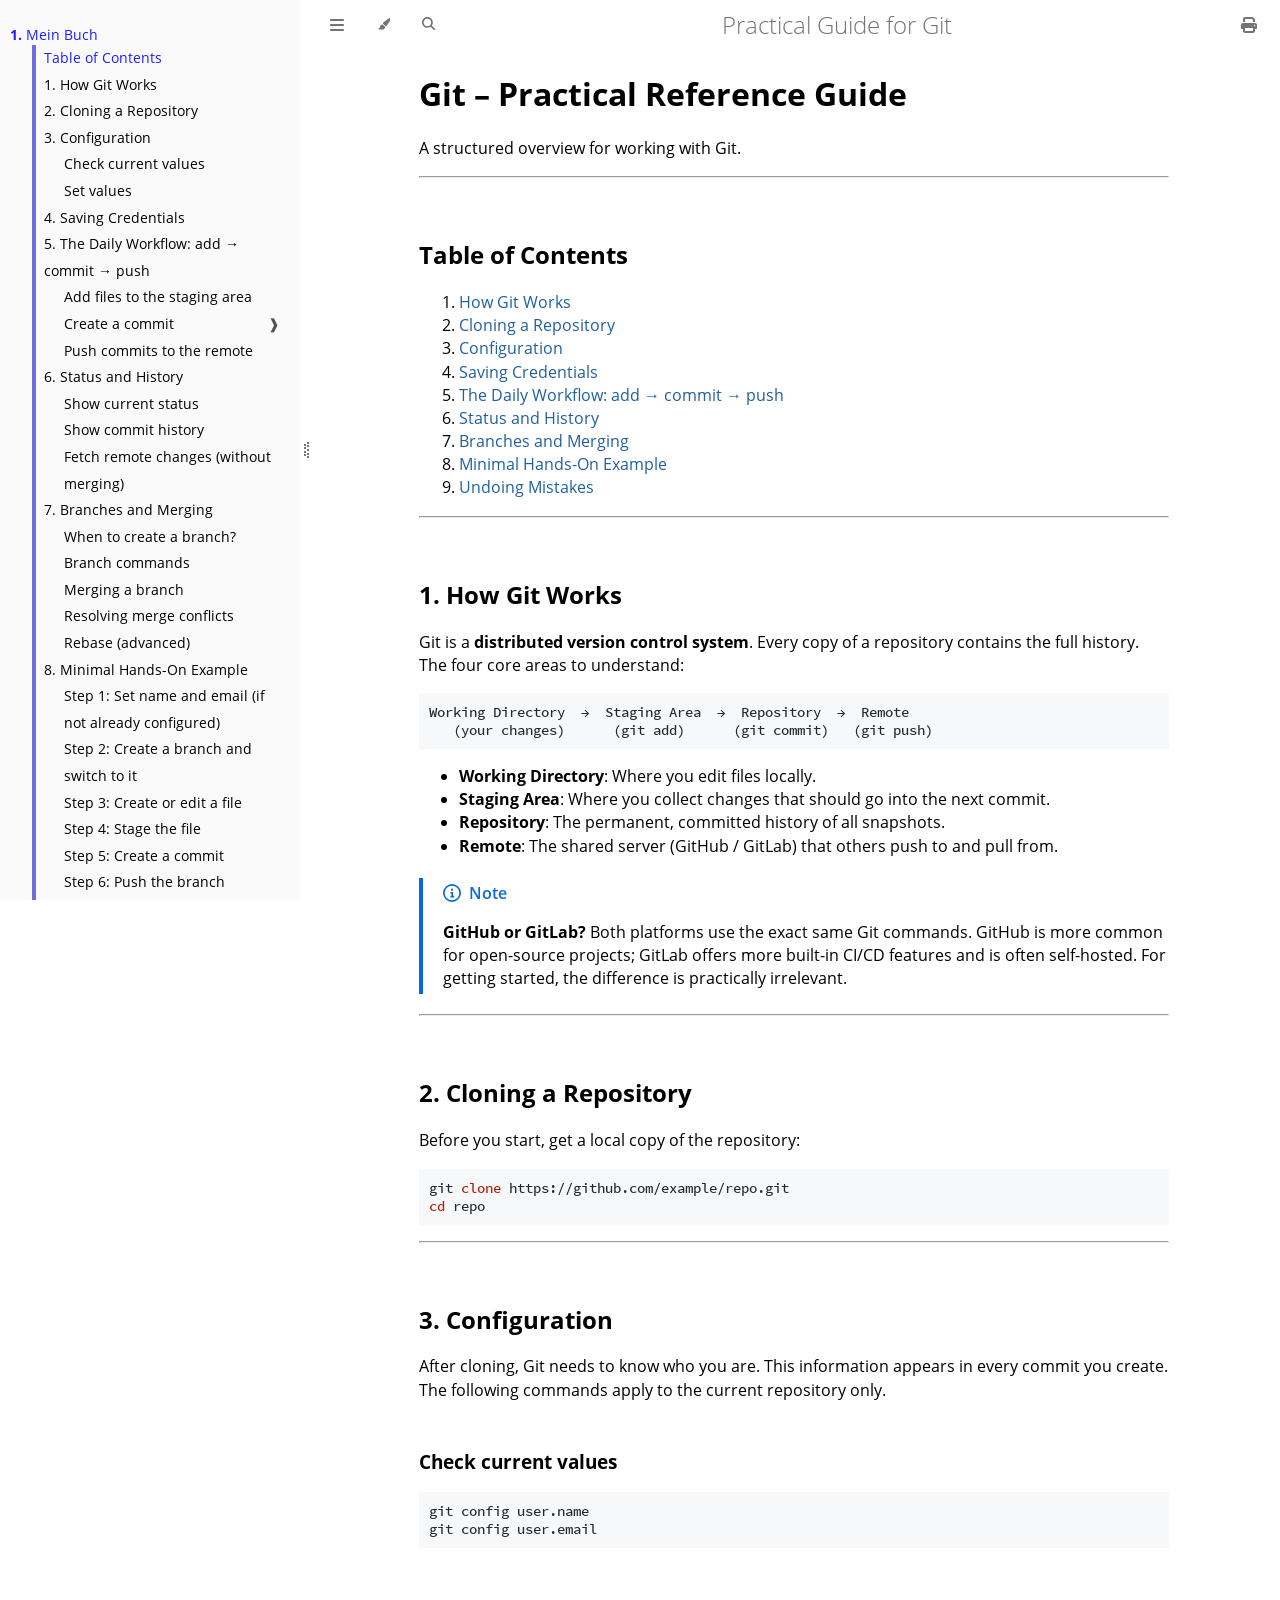
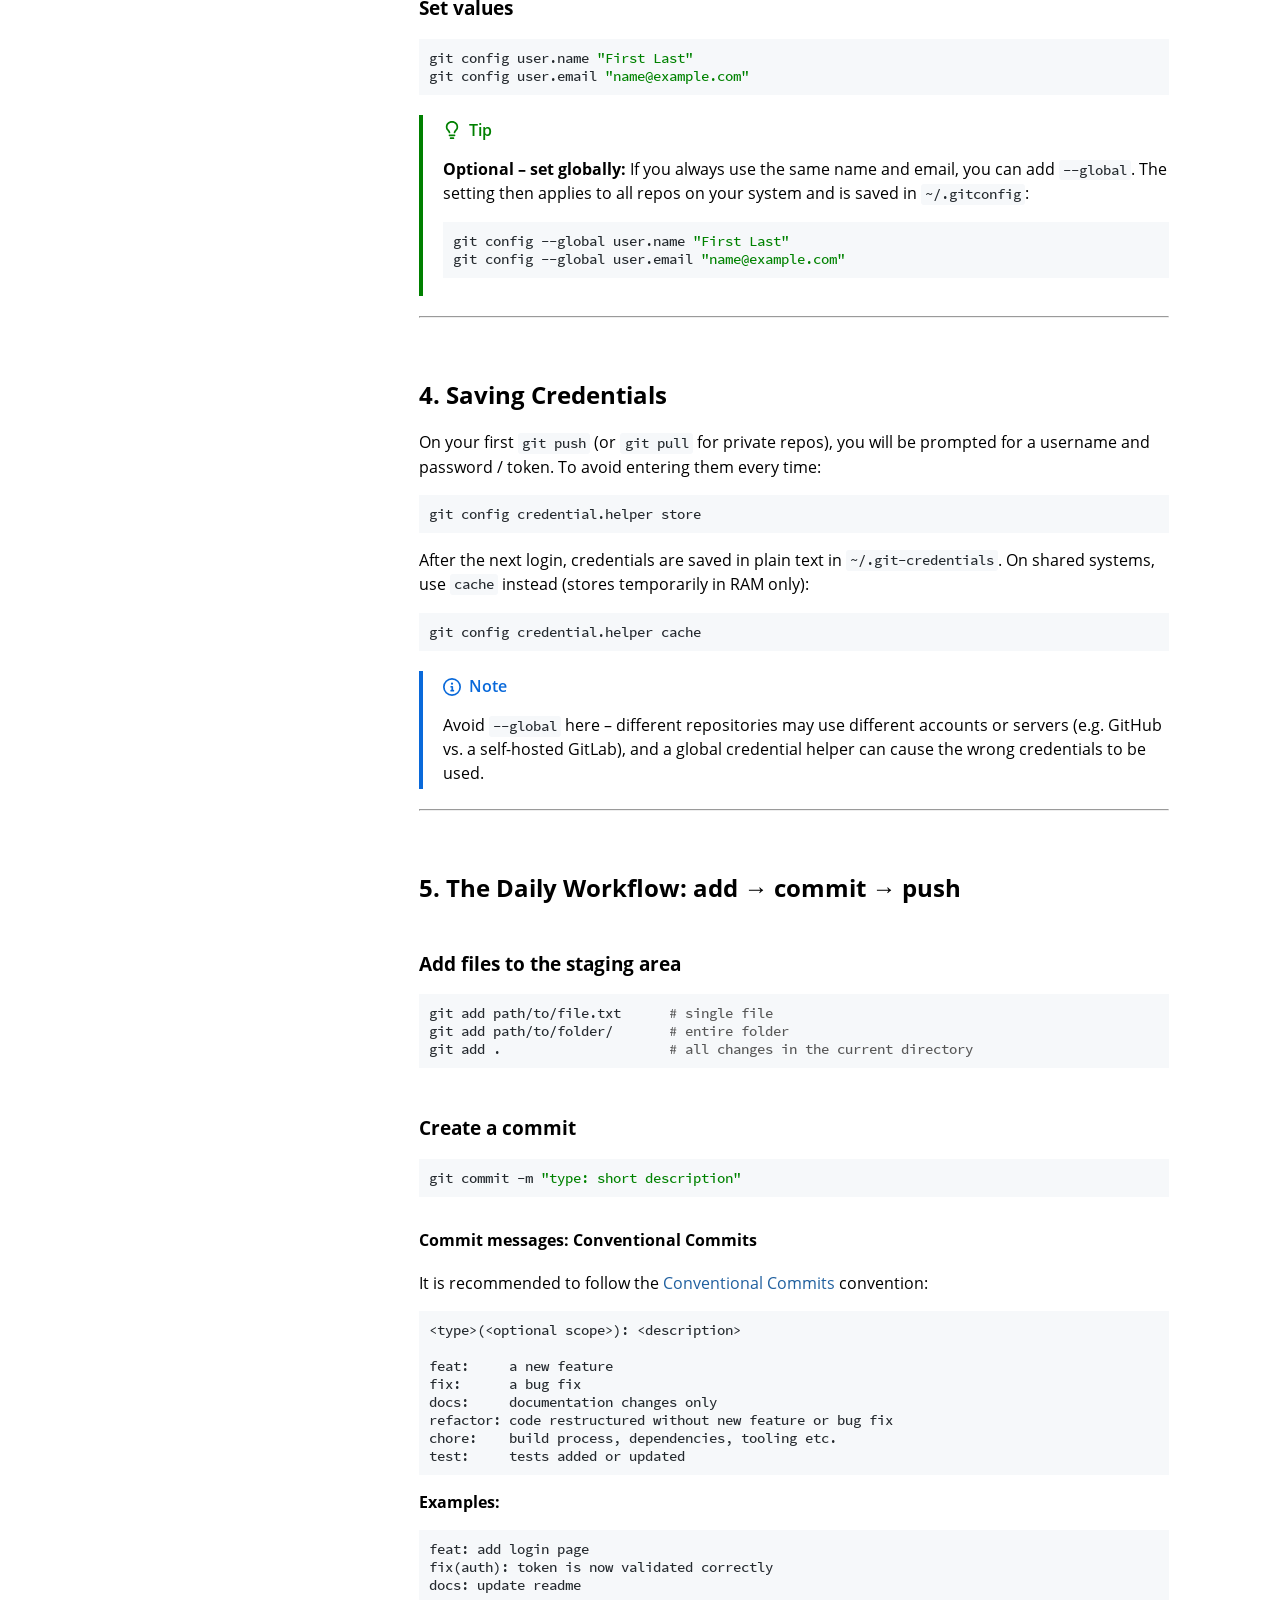
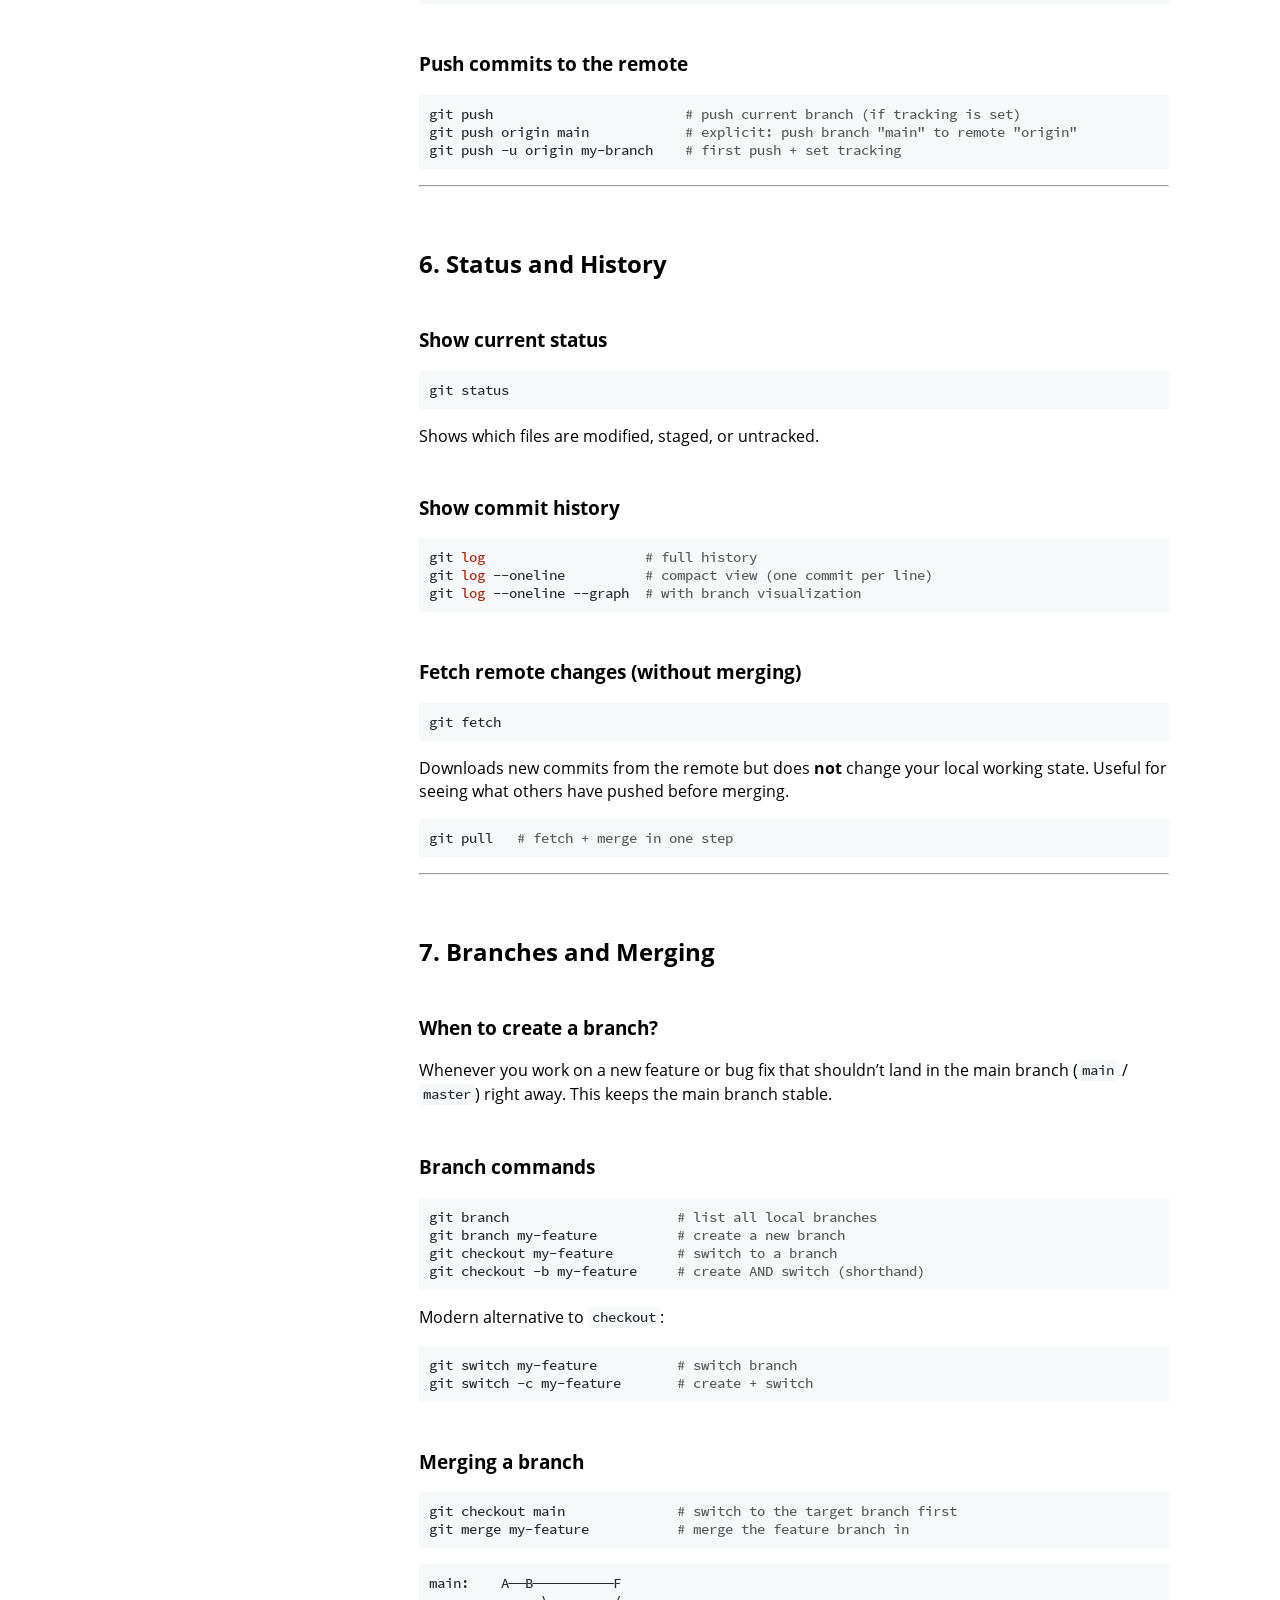
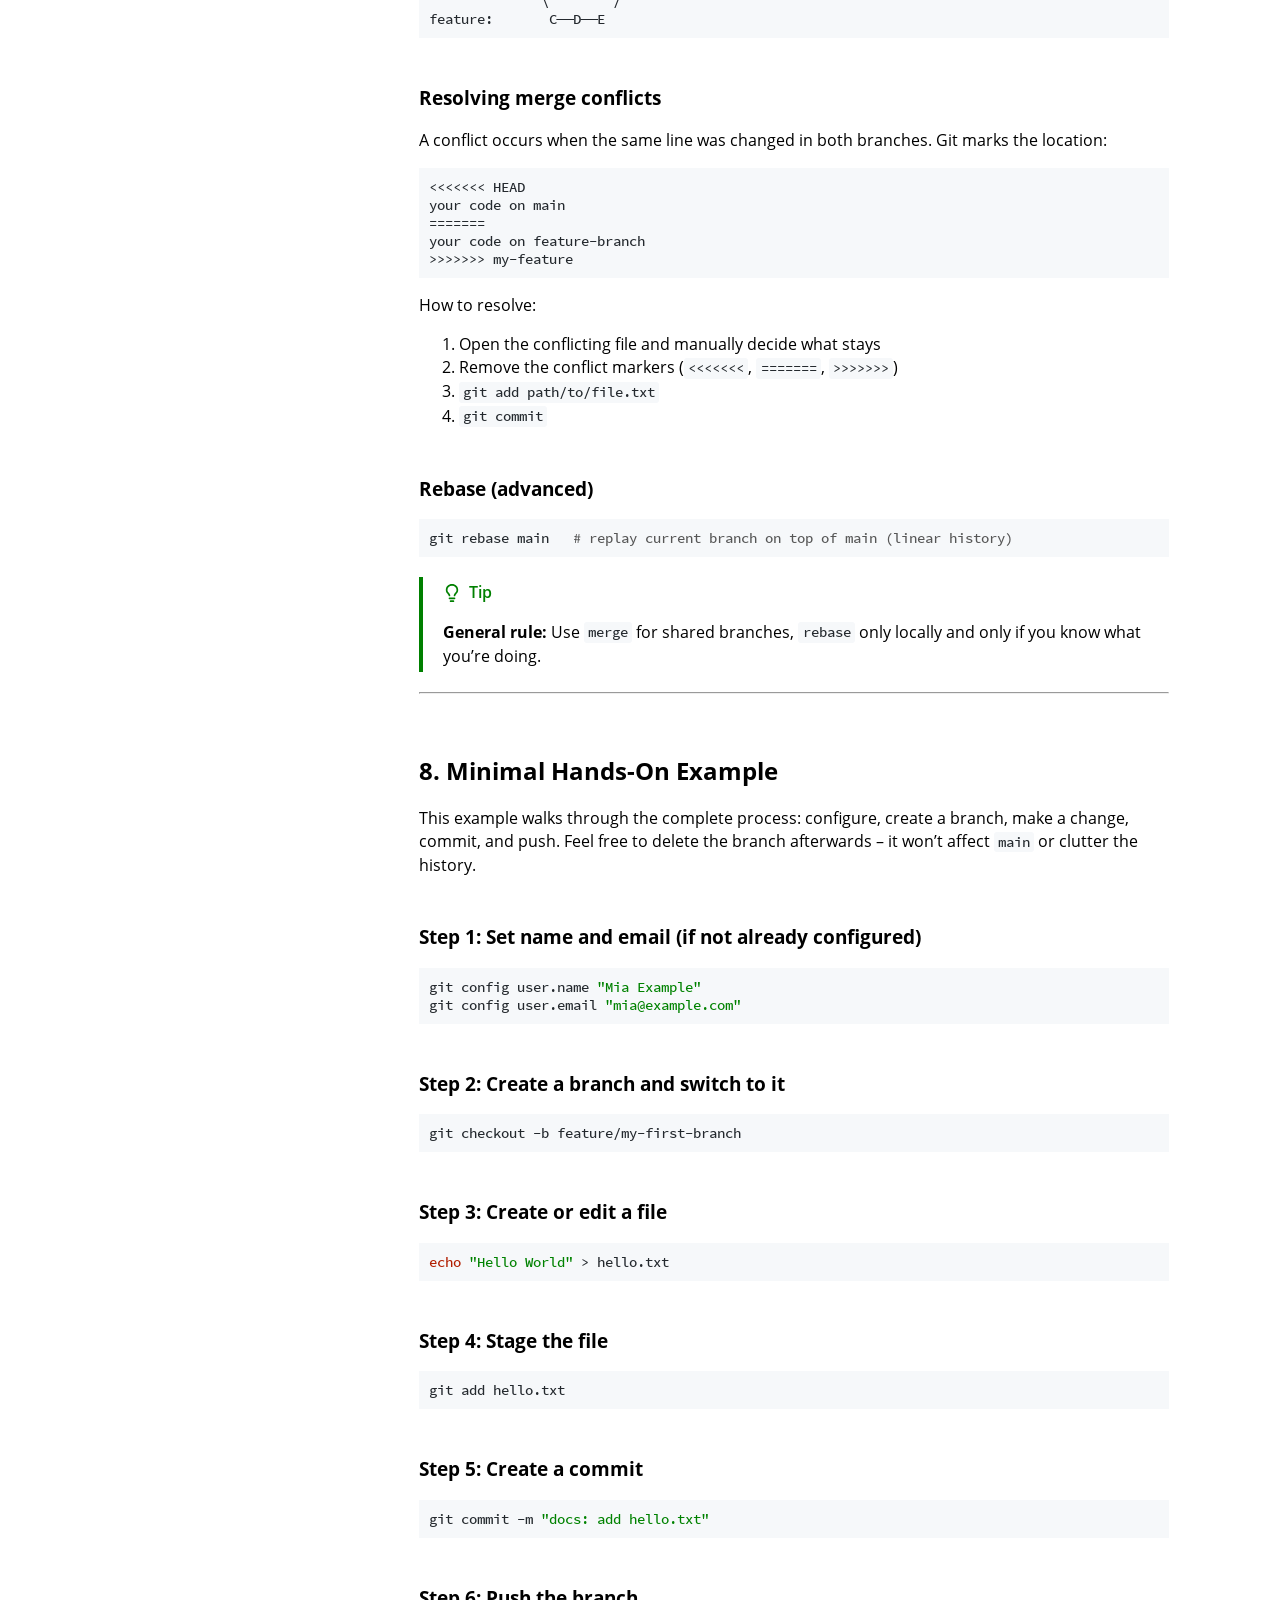
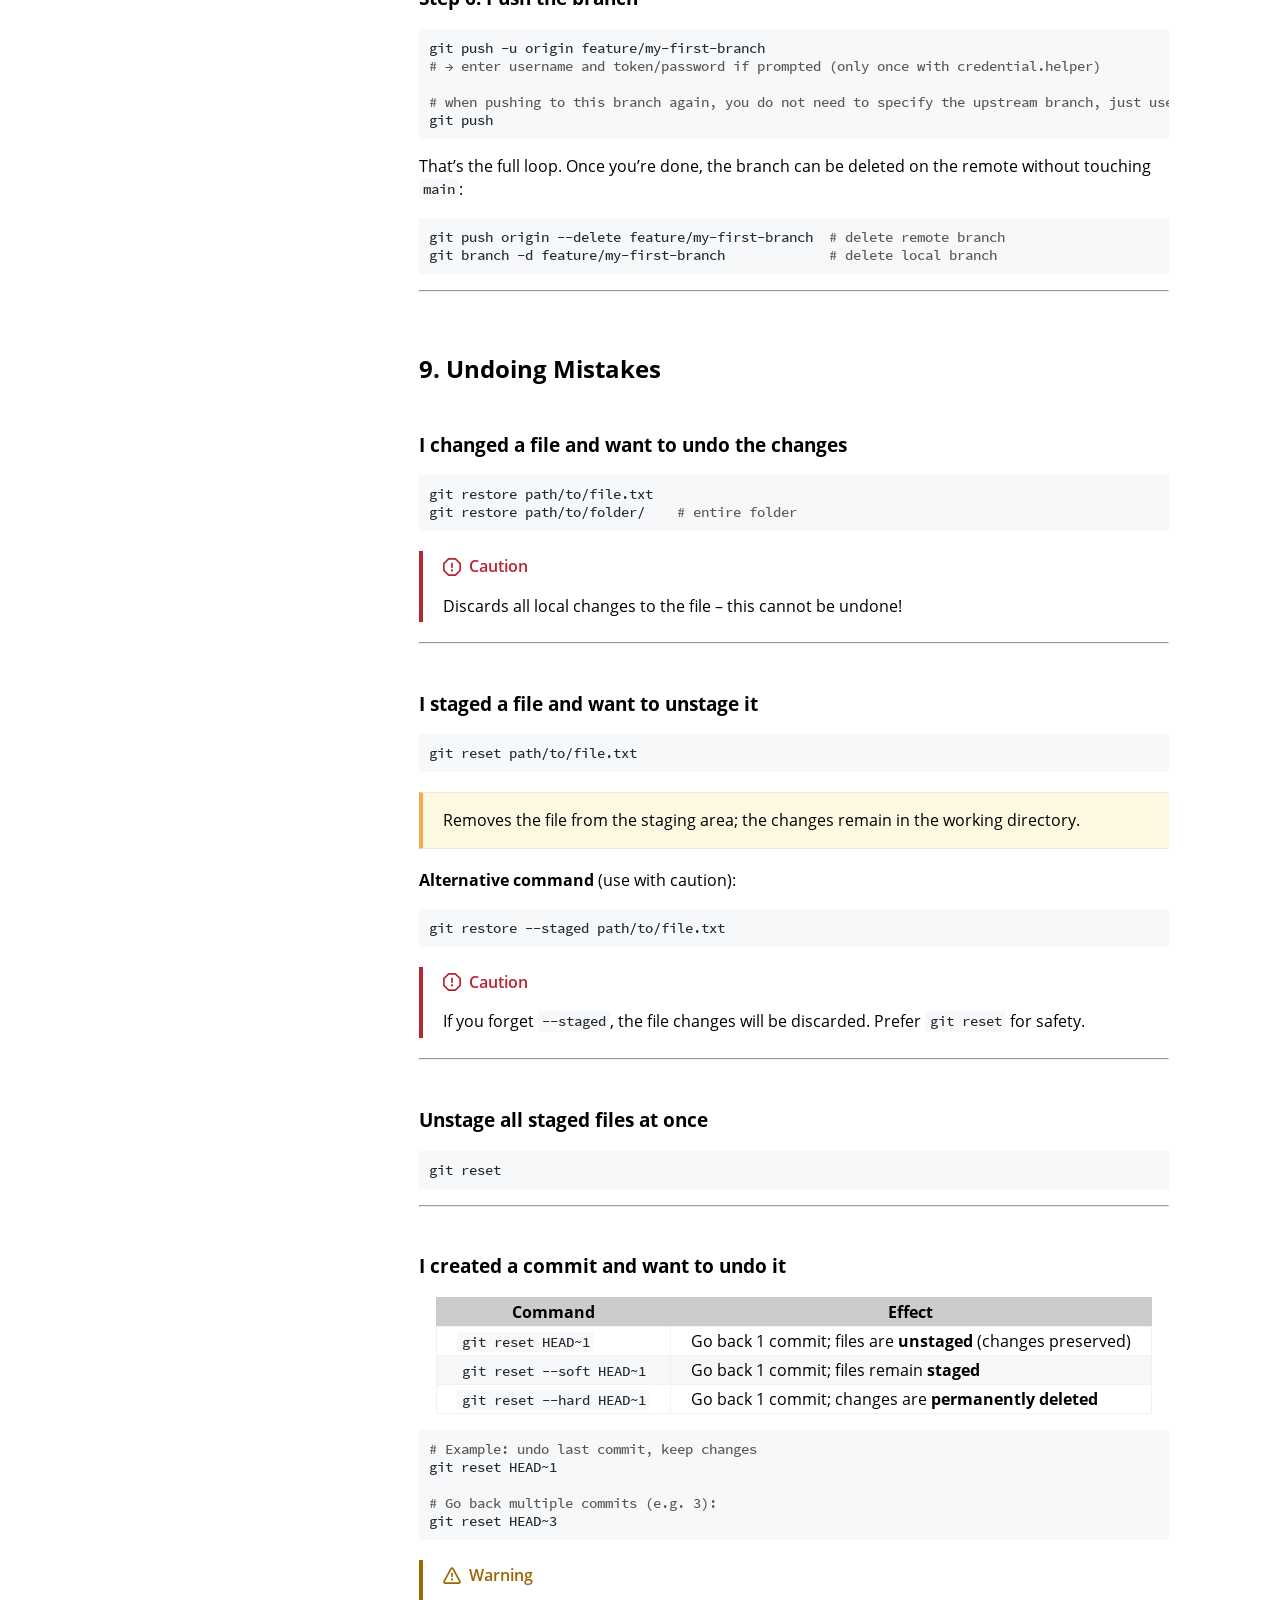
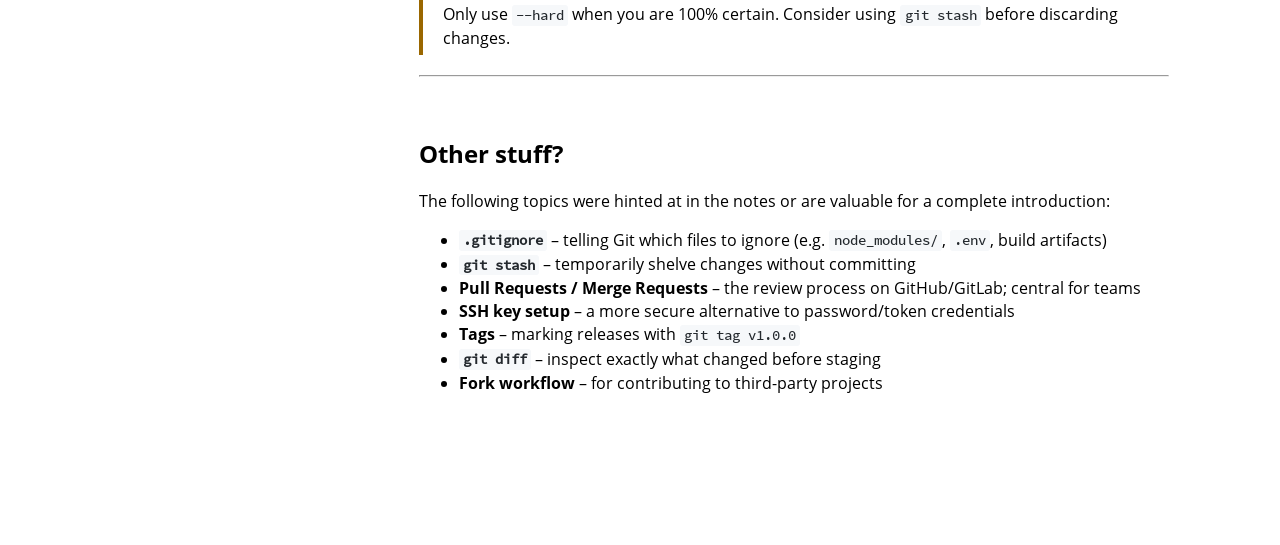
==== commit 9e08bd32: "blockquotes" ====
--- a/git-reference/book/index.html
+++ b/git-reference/book/index.html
@@ -36,7 +36,7 @@
             const path_to_root = "";
             const default_light_theme = "light";
             const default_dark_theme = "navy";
-            window.path_to_searchindex_js = "searchindex-5b8fedbf.js";
+            window.path_to_searchindex_js = "searchindex-320c02b3.js";
         </script>
         <!-- Start loading toc.js asap -->
         <script src="toc-c7a260e2.js"></script>
@@ -176,9 +176,7 @@
                 <div id="mdbook-content" class="content">
                     <main>
                         <h1 id="git--practical-reference-guide"><a class="header" href="#git--practical-reference-guide">Git – Practical Reference Guide</a></h1>
-<blockquote>
-<p>A structured overview for getting started and working with Git on a daily basis.</p>
-</blockquote>
+<p>A structured overview for working with Git.</p>
 <hr>
 <h2 id="table-of-contents"><a class="header" href="#table-of-contents">Table of Contents</a></h2>
 <ol>
@@ -204,7 +202,8 @@
 <li><strong>Repository</strong>: The permanent, committed history of all snapshots.</li>
 <li><strong>Remote</strong>: The shared server (GitHub / GitLab) that others push to and pull from.</li>
 </ul>
-<blockquote>
+<blockquote class="blockquote-tag blockquote-tag-note">
+<p class="blockquote-tag-title"><svg viewbox="0 0 16 16" width="18" height="18"><path d="M0 8a8 8 0 1 1 16 0A8 8 0 0 1 0 8Zm8-6.5a6.5 6.5 0 1 0 0 13 6.5 6.5 0 0 0 0-13ZM6.5 7.75A.75.75 0 0 1 7.25 7h1a.75.75 0 0 1 .75.75v2.75h.25a.75.75 0 0 1 0 1.5h-2a.75.75 0 0 1 0-1.5h.25v-2h-.25a.75.75 0 0 1-.75-.75ZM8 6a1 1 0 1 1 0-2 1 1 0 0 1 0 2Z"></path></svg>Note</p>
 <p><strong>GitHub or GitLab?</strong> Both platforms use the exact same Git commands. GitHub is more common for open-source projects; GitLab offers more built-in CI/CD features and is often self-hosted. For getting started, the difference is practically irrelevant.</p>
 </blockquote>
 <hr>
@@ -224,7 +223,8 @@
 <pre><code class="language-bash">git config user.name "First Last"
 git config user.email "name@example.com"
 </code></pre>
-<blockquote>
+<blockquote class="blockquote-tag blockquote-tag-tip">
+<p class="blockquote-tag-title"><svg viewbox="0 0 16 16" width="18" height="18"><path d="M8 1.5c-2.363 0-4 1.69-4 3.75 0 .984.424 1.625.984 2.304l.214.253c.223.264.47.556.673.848.284.411.537.896.621 1.49a.75.75 0 0 1-1.484.211c-.04-.282-.163-.547-.37-.847a8.456 8.456 0 0 0-.542-.68c-.084-.1-.173-.205-.268-.32C3.201 7.75 2.5 6.766 2.5 5.25 2.5 2.31 4.863 0 8 0s5.5 2.31 5.5 5.25c0 1.516-.701 2.5-1.328 3.259-.095.115-.184.22-.268.319-.207.245-.383.453-.541.681-.208.3-.33.565-.37.847a.751.751 0 0 1-1.485-.212c.084-.593.337-1.078.621-1.489.203-.292.45-.584.673-.848.075-.088.147-.173.213-.253.561-.679.985-1.32.985-2.304 0-2.06-1.637-3.75-4-3.75ZM5.75 12h4.5a.75.75 0 0 1 0 1.5h-4.5a.75.75 0 0 1 0-1.5ZM6 15.25a.75.75 0 0 1 .75-.75h2.5a.75.75 0 0 1 0 1.5h-2.5a.75.75 0 0 1-.75-.75Z"></path></svg>Tip</p>
 <p><strong>Optional – set globally:</strong> If you always use the same name and email, you can add <code>--global</code>. The setting then applies to all repos on your system and is saved in <code>~/.gitconfig</code>:</p>
 <pre><code class="language-bash">git config --global user.name "First Last"
 git config --global user.email "name@example.com"
@@ -238,8 +238,9 @@
 <p>After the next login, credentials are saved in plain text in <code>~/.git-credentials</code>. On shared systems, use <code>cache</code> instead (stores temporarily in RAM only):</p>
 <pre><code class="language-bash">git config credential.helper cache
 </code></pre>
-<blockquote>
-<p><strong>Note:</strong> Avoid <code>--global</code> here – different repositories may use different accounts or servers (e.g. GitHub vs. a self-hosted GitLab), and a global credential helper can cause the wrong credentials to be used.</p>
+<blockquote class="blockquote-tag blockquote-tag-note">
+<p class="blockquote-tag-title"><svg viewbox="0 0 16 16" width="18" height="18"><path d="M0 8a8 8 0 1 1 16 0A8 8 0 0 1 0 8Zm8-6.5a6.5 6.5 0 1 0 0 13 6.5 6.5 0 0 0 0-13ZM6.5 7.75A.75.75 0 0 1 7.25 7h1a.75.75 0 0 1 .75.75v2.75h.25a.75.75 0 0 1 0 1.5h-2a.75.75 0 0 1 0-1.5h.25v-2h-.25a.75.75 0 0 1-.75-.75ZM8 6a1 1 0 1 1 0-2 1 1 0 0 1 0 2Z"></path></svg>Note</p>
+<p>Avoid <code>--global</code> here – different repositories may use different accounts or servers (e.g. GitHub vs. a self-hosted GitLab), and a global credential helper can cause the wrong credentials to be used.</p>
 </blockquote>
 <hr>
 <h2 id="5-the-daily-workflow-add--commit--push"><a class="header" href="#5-the-daily-workflow-add--commit--push">5. The Daily Workflow: add → commit → push</a></h2>
@@ -329,7 +330,8 @@
 <h3 id="rebase-advanced"><a class="header" href="#rebase-advanced">Rebase (advanced)</a></h3>
 <pre><code class="language-bash">git rebase main   # replay current branch on top of main (linear history)
 </code></pre>
-<blockquote>
+<blockquote class="blockquote-tag blockquote-tag-tip">
+<p class="blockquote-tag-title"><svg viewbox="0 0 16 16" width="18" height="18"><path d="M8 1.5c-2.363 0-4 1.69-4 3.75 0 .984.424 1.625.984 2.304l.214.253c.223.264.47.556.673.848.284.411.537.896.621 1.49a.75.75 0 0 1-1.484.211c-.04-.282-.163-.547-.37-.847a8.456 8.456 0 0 0-.542-.68c-.084-.1-.173-.205-.268-.32C3.201 7.75 2.5 6.766 2.5 5.25 2.5 2.31 4.863 0 8 0s5.5 2.31 5.5 5.25c0 1.516-.701 2.5-1.328 3.259-.095.115-.184.22-.268.319-.207.245-.383.453-.541.681-.208.3-.33.565-.37.847a.751.751 0 0 1-1.485-.212c.084-.593.337-1.078.621-1.489.203-.292.45-.584.673-.848.075-.088.147-.173.213-.253.561-.679.985-1.32.985-2.304 0-2.06-1.637-3.75-4-3.75ZM5.75 12h4.5a.75.75 0 0 1 0 1.5h-4.5a.75.75 0 0 1 0-1.5ZM6 15.25a.75.75 0 0 1 .75-.75h2.5a.75.75 0 0 1 0 1.5h-2.5a.75.75 0 0 1-.75-.75Z"></path></svg>Tip</p>
 <p><strong>General rule:</strong> Use <code>merge</code> for shared branches, <code>rebase</code> only locally and only if you know what you’re doing.</p>
 </blockquote>
 <hr>
@@ -368,7 +370,8 @@
 <pre><code class="language-bash">git restore path/to/file.txt
 git restore path/to/folder/    # entire folder
 </code></pre>
-<blockquote>
+<blockquote class="blockquote-tag blockquote-tag-caution">
+<p class="blockquote-tag-title"><svg viewbox="0 0 16 16" width="18" height="18"><path d="M4.47.22A.749.749 0 0 1 5 0h6c.199 0 .389.079.53.22l4.25 4.25c.141.14.22.331.22.53v6a.749.749 0 0 1-.22.53l-4.25 4.25A.749.749 0 0 1 11 16H5a.749.749 0 0 1-.53-.22L.22 11.53A.749.749 0 0 1 0 11V5c0-.199.079-.389.22-.53Zm.84 1.28L1.5 5.31v5.38l3.81 3.81h5.38l3.81-3.81V5.31L10.69 1.5ZM8 4a.75.75 0 0 1 .75.75v3.5a.75.75 0 0 1-1.5 0v-3.5A.75.75 0 0 1 8 4Zm0 8a1 1 0 1 1 0-2 1 1 0 0 1 0 2Z"></path></svg>Caution</p>
 <p>Discards all local changes to the file – this cannot be undone!</p>
 </blockquote>
 <hr>
@@ -381,8 +384,9 @@
 <p><strong>Alternative command</strong> (use with caution):</p>
 <pre><code class="language-bash">git restore --staged path/to/file.txt
 </code></pre>
-<blockquote>
-<p>⚠️ Warning: If you forget <code>--staged</code>, the file changes will be discarded. Prefer <code>git reset</code> for safety.</p>
+<blockquote class="blockquote-tag blockquote-tag-caution">
+<p class="blockquote-tag-title"><svg viewbox="0 0 16 16" width="18" height="18"><path d="M4.47.22A.749.749 0 0 1 5 0h6c.199 0 .389.079.53.22l4.25 4.25c.141.14.22.331.22.53v6a.749.749 0 0 1-.22.53l-4.25 4.25A.749.749 0 0 1 11 16H5a.749.749 0 0 1-.53-.22L.22 11.53A.749.749 0 0 1 0 11V5c0-.199.079-.389.22-.53Zm.84 1.28L1.5 5.31v5.38l3.81 3.81h5.38l3.81-3.81V5.31L10.69 1.5ZM8 4a.75.75 0 0 1 .75.75v3.5a.75.75 0 0 1-1.5 0v-3.5A.75.75 0 0 1 8 4Zm0 8a1 1 0 1 1 0-2 1 1 0 0 1 0 2Z"></path></svg>Caution</p>
+<p>If you forget <code>--staged</code>, the file changes will be discarded. Prefer <code>git reset</code> for safety.</p>
 </blockquote>
 <hr>
 <h3 id="unstage-all-staged-files-at-once"><a class="header" href="#unstage-all-staged-files-at-once">Unstage all staged files at once</a></h3>
@@ -398,7 +402,7 @@
 <tbody>
 <tr><td><code>git reset HEAD~1</code></td><td>Go back 1 commit; files are <strong>unstaged</strong> (changes preserved)</td></tr>
 <tr><td><code>git reset --soft HEAD~1</code></td><td>Go back 1 commit; files remain <strong>staged</strong></td></tr>
-<tr><td><code>git reset --hard HEAD~1</code></td><td>Go back 1 commit; changes are <strong>permanently deleted</strong> ⚠️</td></tr>
+<tr><td><code>git reset --hard HEAD~1</code></td><td>Go back 1 commit; changes are <strong>permanently deleted</strong></td></tr>
 </tbody>
 </table>
 </div>
@@ -408,8 +412,9 @@
 # Go back multiple commits (e.g. 3):
 git reset HEAD~3
 </code></pre>
-<blockquote>
-<p><strong>Golden rule:</strong> Only use <code>--hard</code> when you are 100% certain. Consider using <code>git stash</code> before discarding changes.</p>
+<blockquote class="blockquote-tag blockquote-tag-warning">
+<p class="blockquote-tag-title"><svg viewbox="0 0 16 16" width="18" height="18"><path d="M6.457 1.047c.659-1.234 2.427-1.234 3.086 0l6.082 11.378A1.75 1.75 0 0 1 14.082 15H1.918a1.75 1.75 0 0 1-1.543-2.575Zm1.763.707a.25.25 0 0 0-.44 0L1.698 13.132a.25.25 0 0 0 .22.368h12.164a.25.25 0 0 0 .22-.368Zm.53 3.996v2.5a.75.75 0 0 1-1.5 0v-2.5a.75.75 0 0 1 1.5 0ZM9 11a1 1 0 1 1-2 0 1 1 0 0 1 2 0Z"></path></svg>Warning</p>
+<p>Only use <code>--hard</code> when you are 100% certain. Consider using <code>git stash</code> before discarding changes.</p>
 </blockquote>
 <hr>
 <h2 id="other-stuff"><a class="header" href="#other-stuff">Other stuff?</a></h2>
@@ -447,22 +452,6 @@
         <template id=fa-play><span class=fa-svg><svg xmlns="http://www.w3.org/2000/svg" viewBox="0 0 384 512"><!--! Font Awesome Free 6.2.0 by @fontawesome - https://fontawesome.com License - https://fontawesome.com/license/free (Icons: CC BY 4.0, Fonts: SIL OFL 1.1, Code: MIT License) Copyright 2022 Fonticons, Inc. --><path d="M73 39c-14.8-9.1-33.4-9.4-48.5-.9S0 62.6 0 80V432c0 17.4 9.4 33.4 24.5 41.9s33.7 8.1 48.5-.9L361 297c14.3-8.7 23-24.2 23-41s-8.7-32.2-23-41L73 39z"/></svg></span></template>
         <template id=fa-clock-rotate-left><span class=fa-svg><svg xmlns="http://www.w3.org/2000/svg" viewBox="0 0 512 512"><!--! Font Awesome Free 6.2.0 by @fontawesome - https://fontawesome.com License - https://fontawesome.com/license/free (Icons: CC BY 4.0, Fonts: SIL OFL 1.1, Code: MIT License) Copyright 2022 Fonticons, Inc. --><path d="M75 75L41 41C25.9 25.9 0 36.6 0 57.9V168c0 13.3 10.7 24 24 24H134.1c21.4 0 32.1-25.9 17-41l-30.8-30.8C155 85.5 203 64 256 64c106 0 192 86 192 192s-86 192-192 192c-40.8 0-78.6-12.7-109.7-34.4c-14.5-10.1-34.4-6.6-44.6 7.9s-6.6 34.4 7.9 44.6C151.2 495 201.7 512 256 512c141.4 0 256-114.6 256-256S397.4 0 256 0C185.3 0 121.3 28.7 75 75zm181 53c-13.3 0-24 10.7-24 24V256c0 6.4 2.5 12.5 7 17l72 72c9.4 9.4 24.6 9.4 33.9 0s9.4-24.6 0-33.9l-65-65V152c0-13.3-10.7-24-24-24z"/></svg></span></template>
 
-        <!-- Livereload script (if served using the cli tool) -->
-        <script>
-            const wsProtocol = location.protocol === 'https:' ? 'wss:' : 'ws:';
-            const wsAddress = wsProtocol + "//" + location.host + "/" + "__livereload";
-            const socket = new WebSocket(wsAddress);
-            socket.onmessage = function (event) {
-                if (event.data === "reload") {
-                    socket.close();
-                    location.reload();
-                }
-            };
-
-            window.onbeforeunload = function() {
-                socket.close();
-            }
-        </script>
 
 
         <script>
